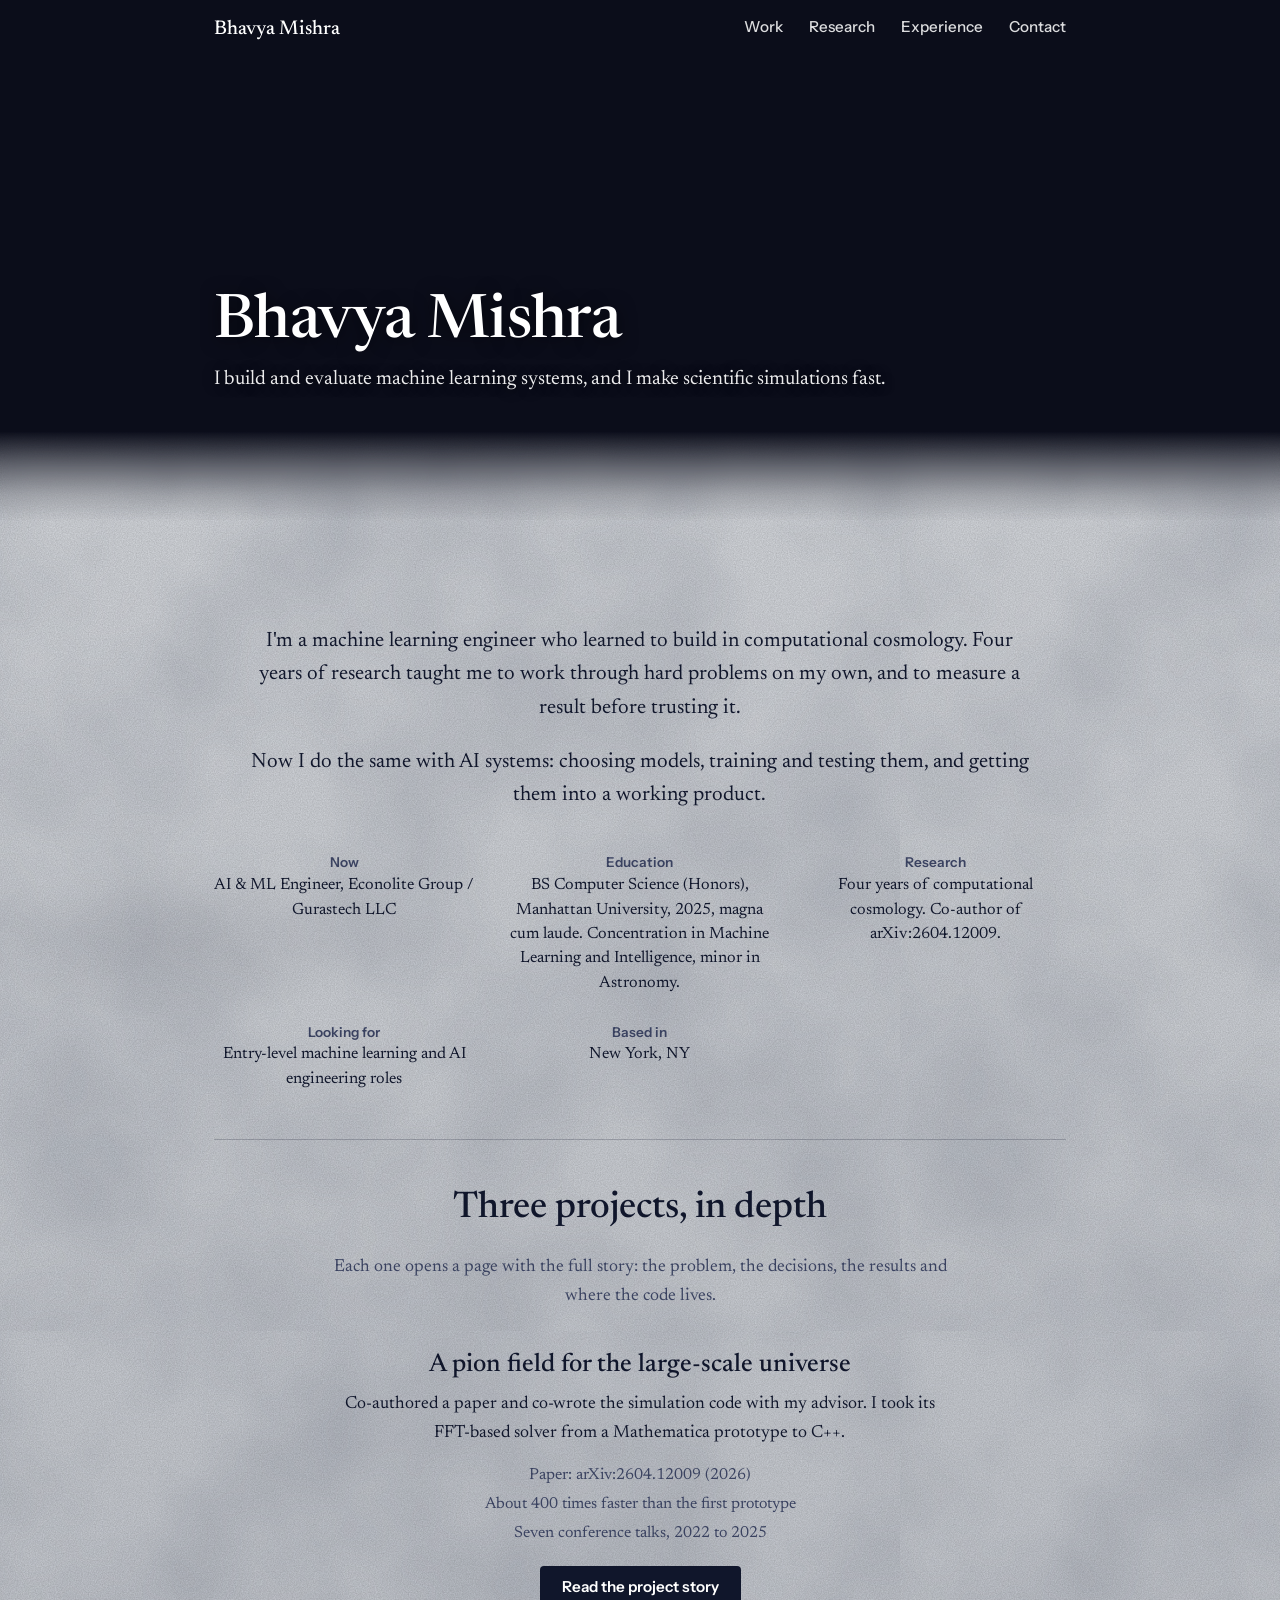
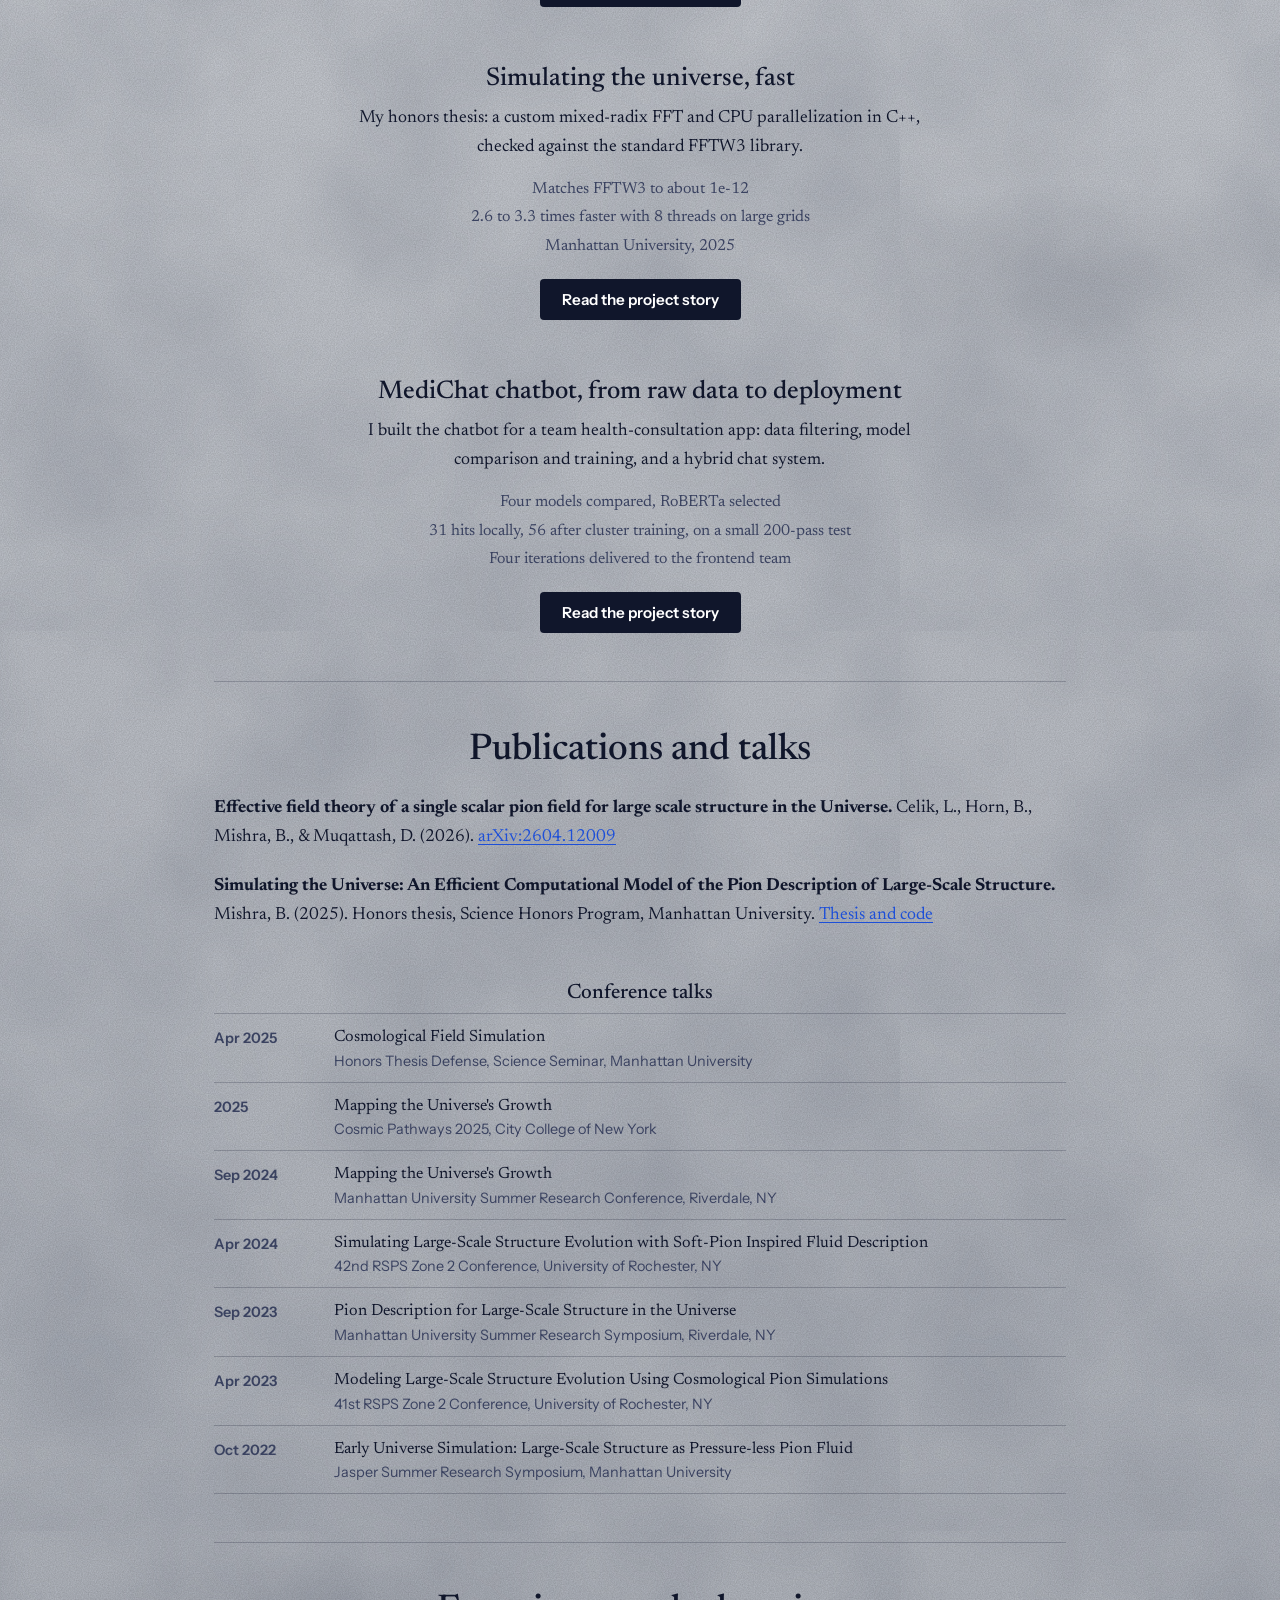
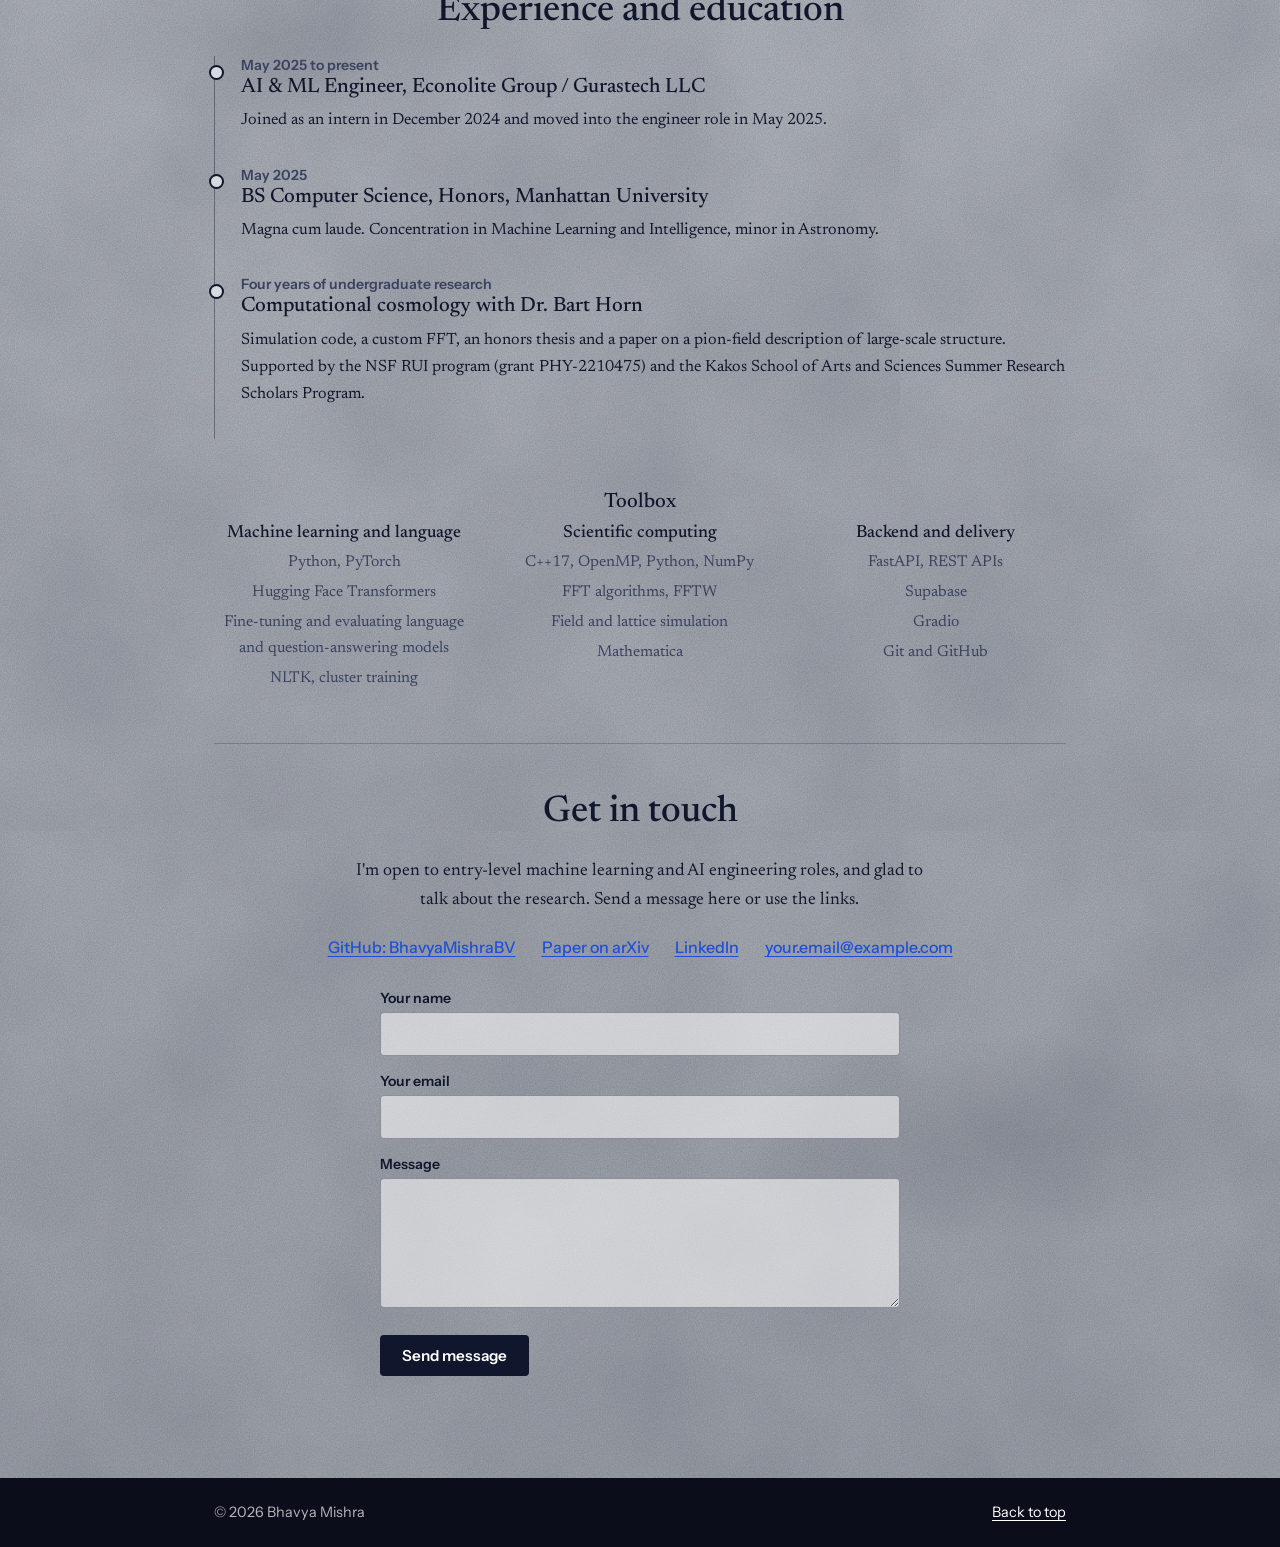
==== index.html @ 7ae61a60 "Update index.html" ====
<!DOCTYPE html>
<html lang="en">
<head>
  <meta charset="UTF-8">
  <meta name="viewport" content="width=device-width, initial-scale=1">
  <title>Bhavya Mishra | Machine learning engineer and computational researcher</title>
  <meta name="description" content="Portfolio of Bhavya Mishra: machine learning systems, scientific simulation and published research in computational cosmology.">
  <meta name="theme-color" content="#0b0d1a">
  <link rel="preconnect" href="https://fonts.googleapis.com">
  <link rel="preconnect" href="https://fonts.gstatic.com" crossorigin>
  <link rel="stylesheet" href="https://fonts.googleapis.com/css2?family=Instrument+Sans:wght@400;500;600&family=Newsreader:ital,opsz,wght@0,6..72,300..600;1,6..72,300..500&display=swap">
  <link rel="stylesheet" href="assets/css/landing.css">
</head>
<body>
  <a class="skip" href="#main">Skip to content</a>

  <header class="nav">
    <div class="nav-inner">
      <a class="wordmark" href="#top">Bhavya Mishra</a>
      <button class="nav-toggle" aria-expanded="false" aria-controls="nav-links">Menu</button>
      <ul class="nav-links" id="nav-links">
        <li><a href="#work">Work</a></li>
        <li><a href="#research">Research</a></li>
        <li><a href="#experience">Experience</a></li>
        <li><a href="#contact">Contact</a></li>
      </ul>
    </div>
  </header>

  <!-- Hero: video at media/logovid.mp4 -->
  <section class="hero" id="top">
    <div class="media">
      <video autoplay muted loop playsinline preload="metadata" aria-hidden="true">
        <source src="https://github.com/BhavyaMishraBV/BhavyaMishraSite/tree/main/media/logovid.mp4" type="video/mp4">
      </video>
    </div>
    <div class="hero-shade"></div>
    <div class="hero-copy">
      <h1>Bhavya Mishra</h1>
      <p>I build and evaluate machine learning systems, and I make scientific simulations fast.</p>
    </div>
  </section>
  <div class="hero-transition" aria-hidden="true"></div>

  <div class="surface">
    <main class="content" id="main">

      <!-- Intro -->
      <section class="section">
        <div class="statement">
          <p>I'm a machine learning engineer who learned to build in computational cosmology. Four years of research taught me to work through hard problems on my own, and to measure a result before trusting it.</p>
          <p>Now I do the same with AI systems: choosing models, training and testing them, and getting them into a working product.</p>
        </div>
        <dl class="facts">
          <div><dt>Now</dt><dd>AI &amp; ML Engineer, Econolite Group / Gurastech LLC</dd></div>
          <div><dt>Education</dt><dd>BS Computer Science (Honors), Manhattan University, 2025, magna cum laude. Concentration in Machine Learning and Intelligence, minor in Astronomy.</dd></div>
          <div><dt>Research</dt><dd>Four years of computational cosmology. Co-author of arXiv:2604.12009.</dd></div>
          <div><dt>Looking for</dt><dd>Entry-level machine learning and AI engineering roles</dd></div>
          <div><dt>Based in</dt><dd>New York, NY</dd></div>
        </dl>
      </section>

      <!-- Featured work -->
      <section class="section" id="work">
        <h2>Three projects, in depth</h2>
        <p class="section-note">Each one opens a page with the full story: the problem, the decisions, the results and where the code lives.</p>

        <article class="project">
          <h3>A pion field for the large-scale universe</h3>
          <p>Co-authored a paper and co-wrote the simulation code with my advisor. I took its FFT-based solver from a Mathematica prototype to C++.</p>
          <ul>
            <li>Paper: arXiv:2604.12009 (2026)</li>
            <li>About 400 times faster than the first prototype</li>
            <li>Seven conference talks, 2022 to 2025</li>
          </ul>
          <a class="btn" href="projects/pion-research.html">Read the project story</a>
        </article>

        <article class="project">
          <h3>Simulating the universe, fast</h3>
          <p>My honors thesis: a custom mixed-radix FFT and CPU parallelization in C++, checked against the standard FFTW3 library.</p>
          <ul>
            <li>Matches FFTW3 to about 1e-12</li>
            <li>2.6 to 3.3 times faster with 8 threads on large grids</li>
            <li>Manhattan University, 2025</li>
          </ul>
          <a class="btn" href="projects/honors-thesis.html">Read the project story</a>
        </article>

        <article class="project">
          <h3>MediChat chatbot, from raw data to deployment</h3>
          <p>I built the chatbot for a team health-consultation app: data filtering, model comparison and training, and a hybrid chat system.</p>
          <ul>
            <li>Four models compared, RoBERTa selected</li>
            <li>31 hits locally, 56 after cluster training, on a small 200-pass test</li>
            <li>Four iterations delivered to the frontend team</li>
          </ul>
          <a class="btn" href="projects/medichat-chatbot.html">Read the project story</a>
        </article>
      </section>

      <!-- Research output -->
      <section class="section" id="research">
        <h2>Publications and talks</h2>
        <ul class="refs">
          <li><strong>Effective field theory of a single scalar pion field for large scale structure in the Universe.</strong> Celik, L., Horn, B., Mishra, B., &amp; Muqattash, D. (2026). <a href="https://arxiv.org/abs/2604.12009">arXiv:2604.12009</a></li>
          <li><strong>Simulating the Universe: An Efficient Computational Model of the Pion Description of Large-Scale Structure.</strong> Mishra, B. (2025). Honors thesis, Science Honors Program, Manhattan University. <a href="https://github.com/BhavyaMishraBV/Honors_Thesis_2025">Thesis and code</a></li>
        </ul>

        <h3 class="sub">Conference talks</h3>
        <ul class="talks">
          <li class="talk"><time datetime="2025-04">Apr 2025</time><div>Cosmological Field Simulation<span>Honors Thesis Defense, Science Seminar, Manhattan University</span></div></li>
          <li class="talk"><time datetime="2025">2025</time><div>Mapping the Universe's Growth<span>Cosmic Pathways 2025, City College of New York</span></div></li>
          <li class="talk"><time datetime="2024-09">Sep 2024</time><div>Mapping the Universe's Growth<span>Manhattan University Summer Research Conference, Riverdale, NY</span></div></li>
          <li class="talk"><time datetime="2024-04">Apr 2024</time><div>Simulating Large-Scale Structure Evolution with Soft-Pion Inspired Fluid Description<span>42nd RSPS Zone 2 Conference, University of Rochester, NY</span></div></li>
          <li class="talk"><time datetime="2023-09">Sep 2023</time><div>Pion Description for Large-Scale Structure in the Universe<span>Manhattan University Summer Research Symposium, Riverdale, NY</span></div></li>
          <li class="talk"><time datetime="2023-04">Apr 2023</time><div>Modeling Large-Scale Structure Evolution Using Cosmological Pion Simulations<span>41st RSPS Zone 2 Conference, University of Rochester, NY</span></div></li>
          <li class="talk"><time datetime="2022-10">Oct 2022</time><div>Early Universe Simulation: Large-Scale Structure as Pressure-less Pion Fluid<span>Jasper Summer Research Symposium, Manhattan University</span></div></li>
        </ul>
      </section>

      <!-- Experience -->
      <section class="section" id="experience">
        <h2>Experience and education</h2>
        <ol class="timeline">
          <li>
            <div class="when">May 2025 to present</div>
            <h3>AI &amp; ML Engineer, Econolite Group / Gurastech LLC</h3>
            <!-- TODO: add one or two lines about work you can describe publicly -->
            <p>Joined as an intern in December 2024 and moved into the engineer role in May 2025.</p>
          </li>
          <li>
            <div class="when">May 2025</div>
            <h3>BS Computer Science, Honors, Manhattan University</h3>
            <p>Magna cum laude. Concentration in Machine Learning and Intelligence, minor in Astronomy.</p>
          </li>
          <li>
            <div class="when">Four years of undergraduate research</div>
            <h3>Computational cosmology with Dr. Bart Horn</h3>
            <p>Simulation code, a custom FFT, an honors thesis and a paper on a pion-field description of large-scale structure. Supported by the NSF RUI program (grant PHY-2210475) and the Kakos School of Arts and Sciences Summer Research Scholars Program.</p>
          </li>
        </ol>

        <h3 class="sub">Toolbox</h3>
        <div class="toolbox">
          <div><h3>Machine learning and language</h3><ul><li>Python, PyTorch</li><li>Hugging Face Transformers</li><li>Fine-tuning and evaluating language and question-answering models</li><li>NLTK, cluster training</li></ul></div>
          <div><h3>Scientific computing</h3><ul><li>C++17, OpenMP, Python, NumPy</li><li>FFT algorithms, FFTW</li><li>Field and lattice simulation</li><li>Mathematica</li></ul></div>
          <div><h3>Backend and delivery</h3><ul><li>FastAPI, REST APIs</li><li>Supabase</li><li>Gradio</li><li>Git and GitHub</li></ul></div>
        </div>
      </section>

      <!-- Contact -->
      <section class="section contact" id="contact">
        <h2>Get in touch</h2>
        <p>I'm open to entry-level machine learning and AI engineering roles, and glad to talk about the research. Send a message here or use the links.</p>
        <ul class="links">
          <li><a href="https://github.com/BhavyaMishraBV">GitHub: BhavyaMishraBV</a></li>
          <li><a href="https://arxiv.org/abs/2604.12009">Paper on arXiv</a></li>
          <!-- TODO: replace with your LinkedIn URL -->
          <li><a href="https://www.linkedin.com/in/your-profile">LinkedIn</a></li>
          <!-- TODO: replace with your email -->
          <li><a href="mailto:your.email@example.com">your.email@example.com</a></li>
        </ul>
        <form class="form" id="contact-form" novalidate>
          <div class="field"><label for="name">Your name</label><input id="name" name="name" type="text" autocomplete="name" required></div>
          <div class="field"><label for="email">Your email</label><input id="email" name="email" type="email" autocomplete="email" required></div>
          <div class="field"><label for="message">Message</label><textarea id="message" name="message" required></textarea></div>
          <div class="hp" aria-hidden="true"><label for="company">Leave this field empty</label><input id="company" name="company" type="text" tabindex="-1" autocomplete="off"></div>
          <div><button class="btn" type="submit">Send message</button></div>
          <p class="status" role="status" aria-live="polite"></p>
        </form>
      </section>
    </main>
  </div>

  <footer class="footer">
    <div class="wrap">
      <span>&copy; <span id="year">2026</span> Bhavya Mishra</span>
      <span><a href="#top">Back to top</a></span>
    </div>
  </footer>

  <script src="assets/js/site.js"></script>
</body>
</html>
---- assets/css/landing.css ----
/* Landing page: dark hero with the orb video, glass transition, moon-surface body. */
:root {
  --night: #0b0d1a;
  --ink: #10162b;
  --ink-soft: #3a4260;
  --silver-hi: #d6d9de;
  --silver-lo: #a3a8b1;
  --accent: #1d4fd8;
  --accent-dark: #12369b;
  --line: rgba(16, 22, 43, 0.22);
  --serif: "Newsreader", Georgia, "Times New Roman", serif;
  --sans: "Instrument Sans", system-ui, -apple-system, "Segoe UI", sans-serif;
}
* { box-sizing: border-box; }
html { scroll-behavior: smooth; }
body { margin: 0; background: var(--night); color: var(--ink); font: 400 1.1rem/1.65 var(--serif); -webkit-font-smoothing: antialiased; }
a { color: var(--accent); text-underline-offset: 3px; }
a:hover { color: var(--accent-dark); }
a:focus-visible, button:focus-visible, input:focus-visible, textarea:focus-visible { outline: 2px solid var(--accent); outline-offset: 3px; }
.skip { position: absolute; left: -999px; top: 8px; background: #fff; color: var(--ink); padding: 8px 14px; z-index: 100; }
.skip:focus { left: 8px; }

/* ---------- Nav ---------- */
.nav { position: fixed; inset: 0 0 auto 0; z-index: 50; transition: background 0.3s, backdrop-filter 0.3s; }
.nav.is-solid { background: rgba(11, 13, 26, 0.86); -webkit-backdrop-filter: blur(10px); backdrop-filter: blur(10px); }
.nav-inner { max-width: 900px; margin: 0 auto; padding: 14px 1.5rem; display: flex; align-items: center; justify-content: space-between; }
.wordmark { font: 500 1.25rem var(--serif); color: #fff; text-decoration: none; }
.nav-links { list-style: none; display: flex; gap: 26px; margin: 0; padding: 0; }
.nav-links a { font: 500 0.95rem var(--sans); color: rgba(255, 255, 255, 0.86); text-decoration: none; }
.nav-links a:hover { color: #fff; text-decoration: underline; }
.nav-toggle { display: none; font: 500 0.9rem var(--sans); color: #fff; background: transparent; border: 1px solid rgba(255, 255, 255, 0.5); border-radius: 4px; padding: 6px 12px; cursor: pointer; }

/* ---------- Hero (video, text left and low) ---------- */
.hero {
  position: relative;
  background-color: var(--night);
  height: clamp(340px, 48vh, 440px);
  display: flex;
  align-items: flex-end;
  overflow: hidden;
}
.hero .media, .hero video { position: absolute; inset: 0; width: 100%; height: 100%; }
.hero video { object-fit: cover; object-position: center; }
.hero-shade { position: absolute; inset: 0; background: linear-gradient(to top, rgba(11, 13, 26, 0.88) 0%, rgba(11, 13, 26, 0.45) 38%, rgba(11, 13, 26, 0) 70%); }
.hero-copy { position: relative; width: 100%; max-width: 900px; margin: 0 auto; padding: 0 1.5rem 2.4rem; color: #fff; text-align: left; }
.hero-copy h1 { margin: 0; font: 500 clamp(2.4rem, 6vw, 3.8rem)/1.05 var(--serif); letter-spacing: -0.01em; text-shadow: 0 2px 18px rgba(0, 0, 0, 0.6); }
.hero-copy p { margin: 0.5em 0 0; max-width: 34em; font: 400 clamp(1.05rem, 2.2vw, 1.25rem)/1.45 var(--serif); color: rgba(255, 255, 255, 0.92); text-shadow: 0 1px 12px rgba(0, 0, 0, 0.7); }

/* ---------- Glass transition: dark horizon melting into the surface ---------- */
.hero-transition { position: relative; height: 90px; margin-top: -1px; pointer-events: none; z-index: 2; }
.hero-transition::before {
  content: ""; position: absolute; inset: 0;
  background: linear-gradient(to bottom, rgba(11, 13, 26, 1) 0%, rgba(11, 13, 26, 0.55) 35%, rgba(11, 13, 26, 0.18) 70%, rgba(11, 13, 26, 0) 100%);
}
.hero-transition::after {
  content: ""; position: absolute; inset: 0;
  -webkit-backdrop-filter: blur(8px); backdrop-filter: blur(8px);
  -webkit-mask-image: linear-gradient(to bottom, transparent 0%, #000 40%, transparent 100%);
  mask-image: linear-gradient(to bottom, transparent 0%, #000 40%, transparent 100%);
}

/* ---------- Moon surface ---------- */
.surface {
  margin-top: -90px; padding-top: 90px; position: relative;
  background-color: var(--silver-lo);
  background-image:
    url("data:image/svg+xml;utf8,<svg xmlns='http://www.w3.org/2000/svg' width='320' height='320'><filter id='n'><feTurbulence type='fractalNoise' baseFrequency='0.85' numOctaves='3' stitchTiles='stitch'/><feColorMatrix values='0 0 0 0 0  0 0 0 0 0  0 0 0 0 0  0 0 0 0.55 0'/></filter><rect width='100%' height='100%' filter='url(%23n)' opacity='0.32'/></svg>"),
    url("data:image/svg+xml;utf8,<svg xmlns='http://www.w3.org/2000/svg' width='900' height='900'><filter id='m'><feTurbulence type='fractalNoise' baseFrequency='0.006' numOctaves='4' seed='4' stitchTiles='stitch'/><feColorMatrix values='0 0 0 0 0.1  0 0 0 0 0.12  0 0 0 0 0.18  0 0 0 0.9 -0.25'/></filter><rect width='100%' height='100%' filter='url(%23m)' opacity='0.35'/></svg>"),
    radial-gradient(ellipse 300px 110px at 14% 12%, rgba(16, 22, 43, 0.10), transparent 72%),
    radial-gradient(ellipse 380px 130px at 86% 34%, rgba(16, 22, 43, 0.09), transparent 72%),
    radial-gradient(ellipse 340px 120px at 20% 66%, rgba(16, 22, 43, 0.09), transparent 72%),
    radial-gradient(ellipse 420px 140px at 80% 92%, rgba(16, 22, 43, 0.10), transparent 72%),
    linear-gradient(to bottom, var(--silver-hi) 0%, #b9bdc5 55%, var(--silver-lo) 100%);
}
.content { max-width: 900px; margin: 0 auto; padding: 3.5rem 1.5rem 1rem; }
.section { padding: 3rem 0; }
.section + .section { border-top: 1px solid var(--line); }
h2 { margin: 0 0 0.6em; font: 500 clamp(1.8rem, 4vw, 2.3rem)/1.15 var(--serif); text-align: center; color: var(--ink); }
h3 { margin: 0 0 0.3em; font: 500 1.3rem/1.3 var(--serif); color: var(--ink); }
.sub { margin-top: 2.4em; text-align: center; }
.section-note { max-width: 36em; margin: 0 auto 2.2em; text-align: center; color: var(--ink-soft); }

/* Intro */
.statement { max-width: 38em; margin: 0 auto; text-align: center; font-size: 1.3rem; line-height: 1.6; }
.statement p { margin: 0 0 1em; }
.facts { margin: 2.4em 0 0; display: grid; grid-template-columns: repeat(auto-fit, minmax(240px, 1fr)); gap: 1.6em 2em; text-align: center; }
.facts dt { font: 600 0.85rem var(--sans); color: var(--ink-soft); margin-bottom: 0.2em; }
.facts dd { margin: 0; font-size: 1.02rem; line-height: 1.5; }

/* Projects: centered */
.project { margin-bottom: 3.5rem; text-align: center; }
.project:last-child { margin-bottom: 0; }
.project h3 { font-size: 1.6rem; }
.project p { max-width: 34em; margin: 0.4em auto 0.8em; }
.project ul { list-style: none; margin: 0 0 1.2em; padding: 0; color: var(--ink-soft); font-size: 1rem; }
.project li { margin: 0.15em 0; }
.btn { display: inline-block; font: 600 0.95rem var(--sans); background: var(--ink); color: #fff; padding: 11px 22px; border: 0; border-radius: 4px; text-decoration: none; cursor: pointer; }
.btn:hover { background: var(--accent); color: #fff; }

/* Publications, talks */
.refs { list-style: none; margin: 0; padding: 0; }
.refs li { margin: 0 0 1.1em; }
.talks { list-style: none; margin: 0; padding: 0; }
.talk { display: grid; grid-template-columns: 6.5rem 1fr; gap: 16px; padding: 12px 0; border-top: 1px solid var(--line); font-size: 1.02rem; line-height: 1.45; }
.talk:last-child { border-bottom: 1px solid var(--line); }
.talk time { font: 600 0.9rem var(--sans); color: var(--ink-soft); padding-top: 3px; }
.talk span { display: block; font: 400 0.9rem var(--sans); color: var(--ink-soft); margin-top: 2px; }

/* Experience */
.timeline { list-style: none; margin: 0; padding: 0 0 0 26px; border-left: 1px solid rgba(16, 22, 43, 0.4); }
.timeline li { position: relative; padding: 0 0 1.8em; }
.timeline li::before { content: ""; position: absolute; left: -32px; top: 0.5em; width: 11px; height: 11px; border-radius: 50%; background: var(--silver-hi); border: 2px solid var(--ink); }
.when { font: 600 0.88rem var(--sans); color: var(--ink-soft); }
.timeline p { margin: 0; font-size: 1.02rem; }
.toolbox { display: grid; grid-template-columns: repeat(auto-fit, minmax(230px, 1fr)); gap: 2em; text-align: center; }
.toolbox h3 { font-size: 1.1rem; }
.toolbox ul { list-style: none; margin: 0; padding: 0; font-size: 0.98rem; color: var(--ink-soft); }
.toolbox li { margin: 0.25em 0; }

/* Contact */
.contact { text-align: center; }
.contact p { max-width: 34em; margin: 0 auto; }
.links { list-style: none; margin: 1.4em 0 2em; padding: 0; display: flex; flex-wrap: wrap; justify-content: center; gap: 8px 26px; font: 500 1rem var(--sans); }
.form { max-width: 520px; margin: 0 auto; text-align: left; display: grid; gap: 16px; }
.field label { display: block; font: 600 0.88rem var(--sans); margin-bottom: 5px; color: var(--ink); }
.field input, .field textarea { width: 100%; font: 400 1rem var(--sans); color: var(--ink); background: rgba(255, 255, 255, 0.55); border: 1px solid rgba(16, 22, 43, 0.35); border-radius: 4px; padding: 11px 12px; }
.field textarea { min-height: 130px; resize: vertical; }
.form .btn { justify-self: start; }
.hp { position: absolute; left: -9999px; width: 1px; height: 1px; overflow: hidden; }
.status { min-height: 1.4em; margin: 0; font: 500 0.95rem var(--sans); color: #1b5e2b; }
.status.is-error { color: #a1261b; }

.footer { background: var(--night); color: rgba(255, 255, 255, 0.7); font: 400 0.9rem var(--sans); }
.footer .wrap { max-width: 900px; margin: 0 auto; padding: 1.6rem 1.5rem; display: flex; justify-content: space-between; gap: 16px; }
.footer a { color: #fff; }

@media (max-width: 700px) {
  .nav-toggle { display: inline-block; }
  .nav-links { display: none; position: absolute; top: 100%; left: 0; right: 0; flex-direction: column; gap: 0; background: rgba(11, 13, 26, 0.96); padding: 8px 1.5rem 16px; }
  .nav-links.is-open { display: flex; }
  .nav-links a { display: block; padding: 10px 0; }
  .talk { grid-template-columns: 1fr; gap: 2px; }
  .statement { font-size: 1.15rem; }
}
@media (prefers-reduced-motion: reduce) { html { scroll-behavior: auto; } }
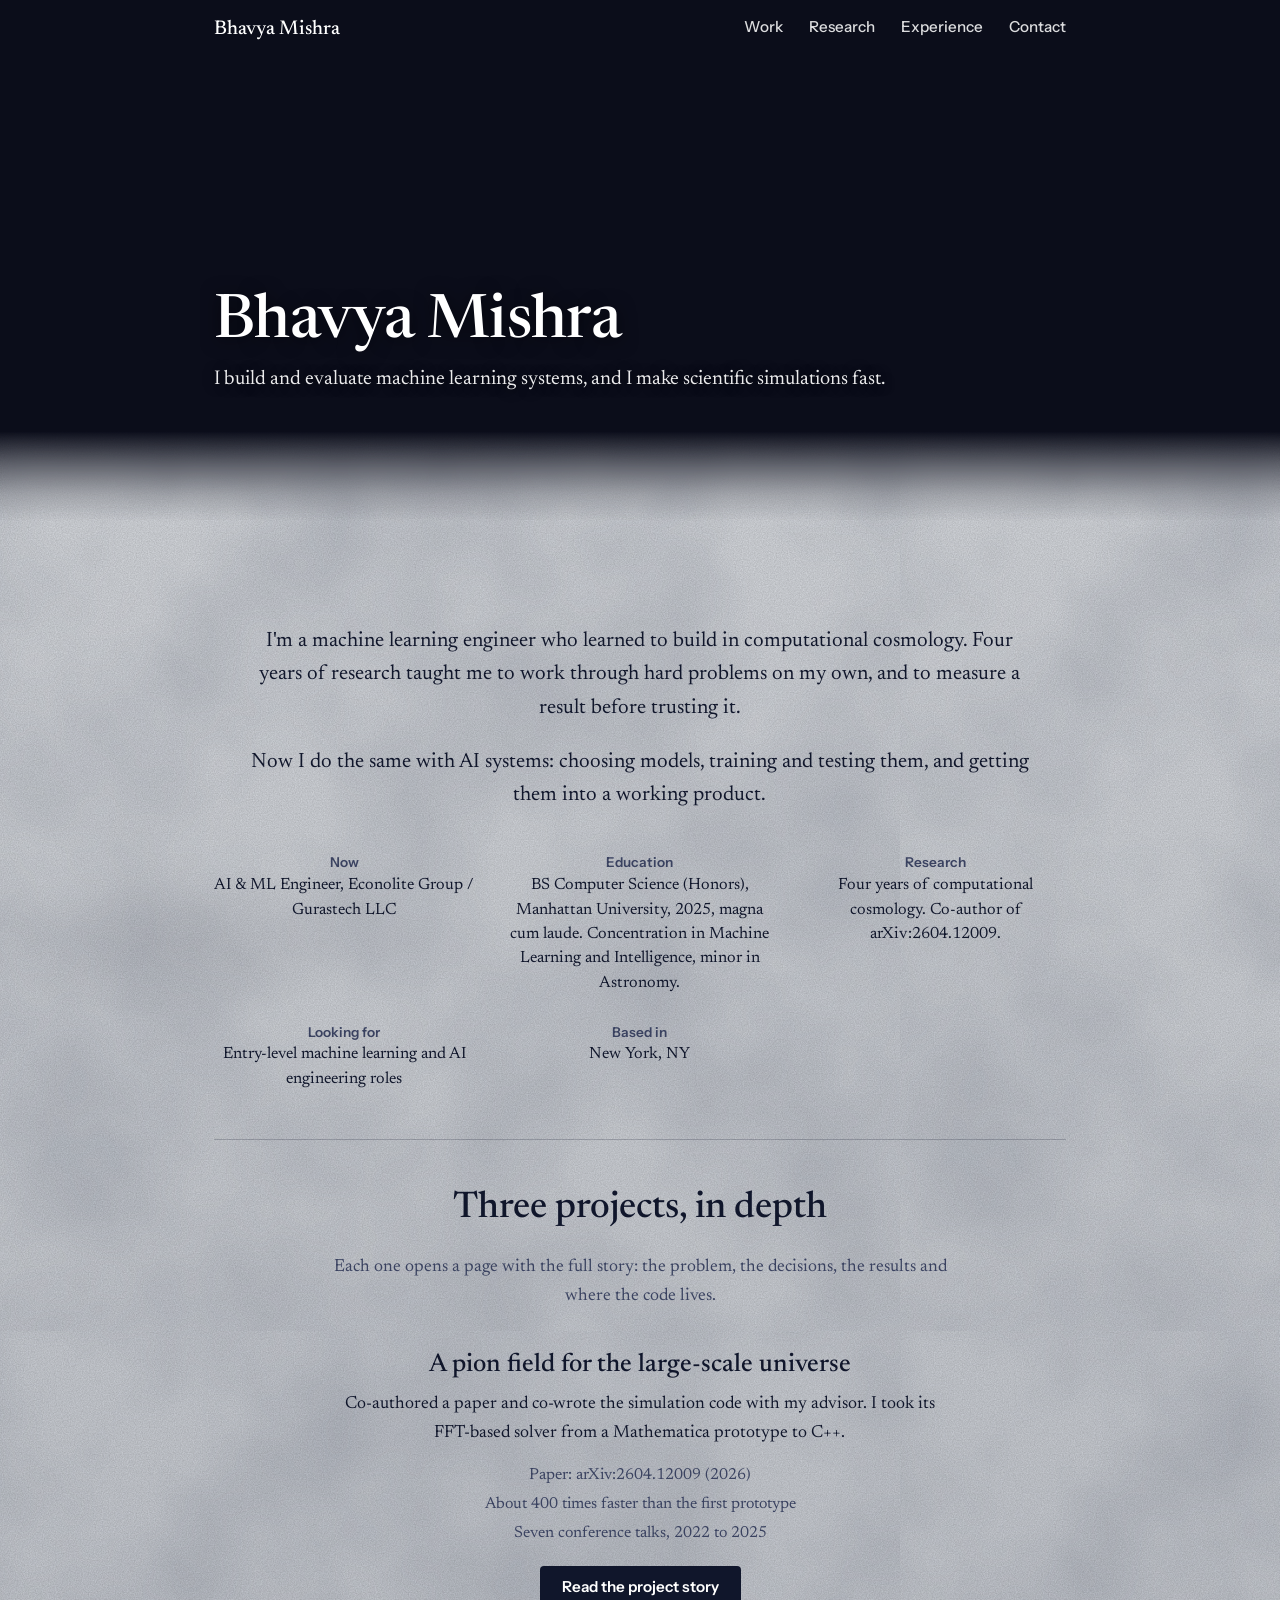
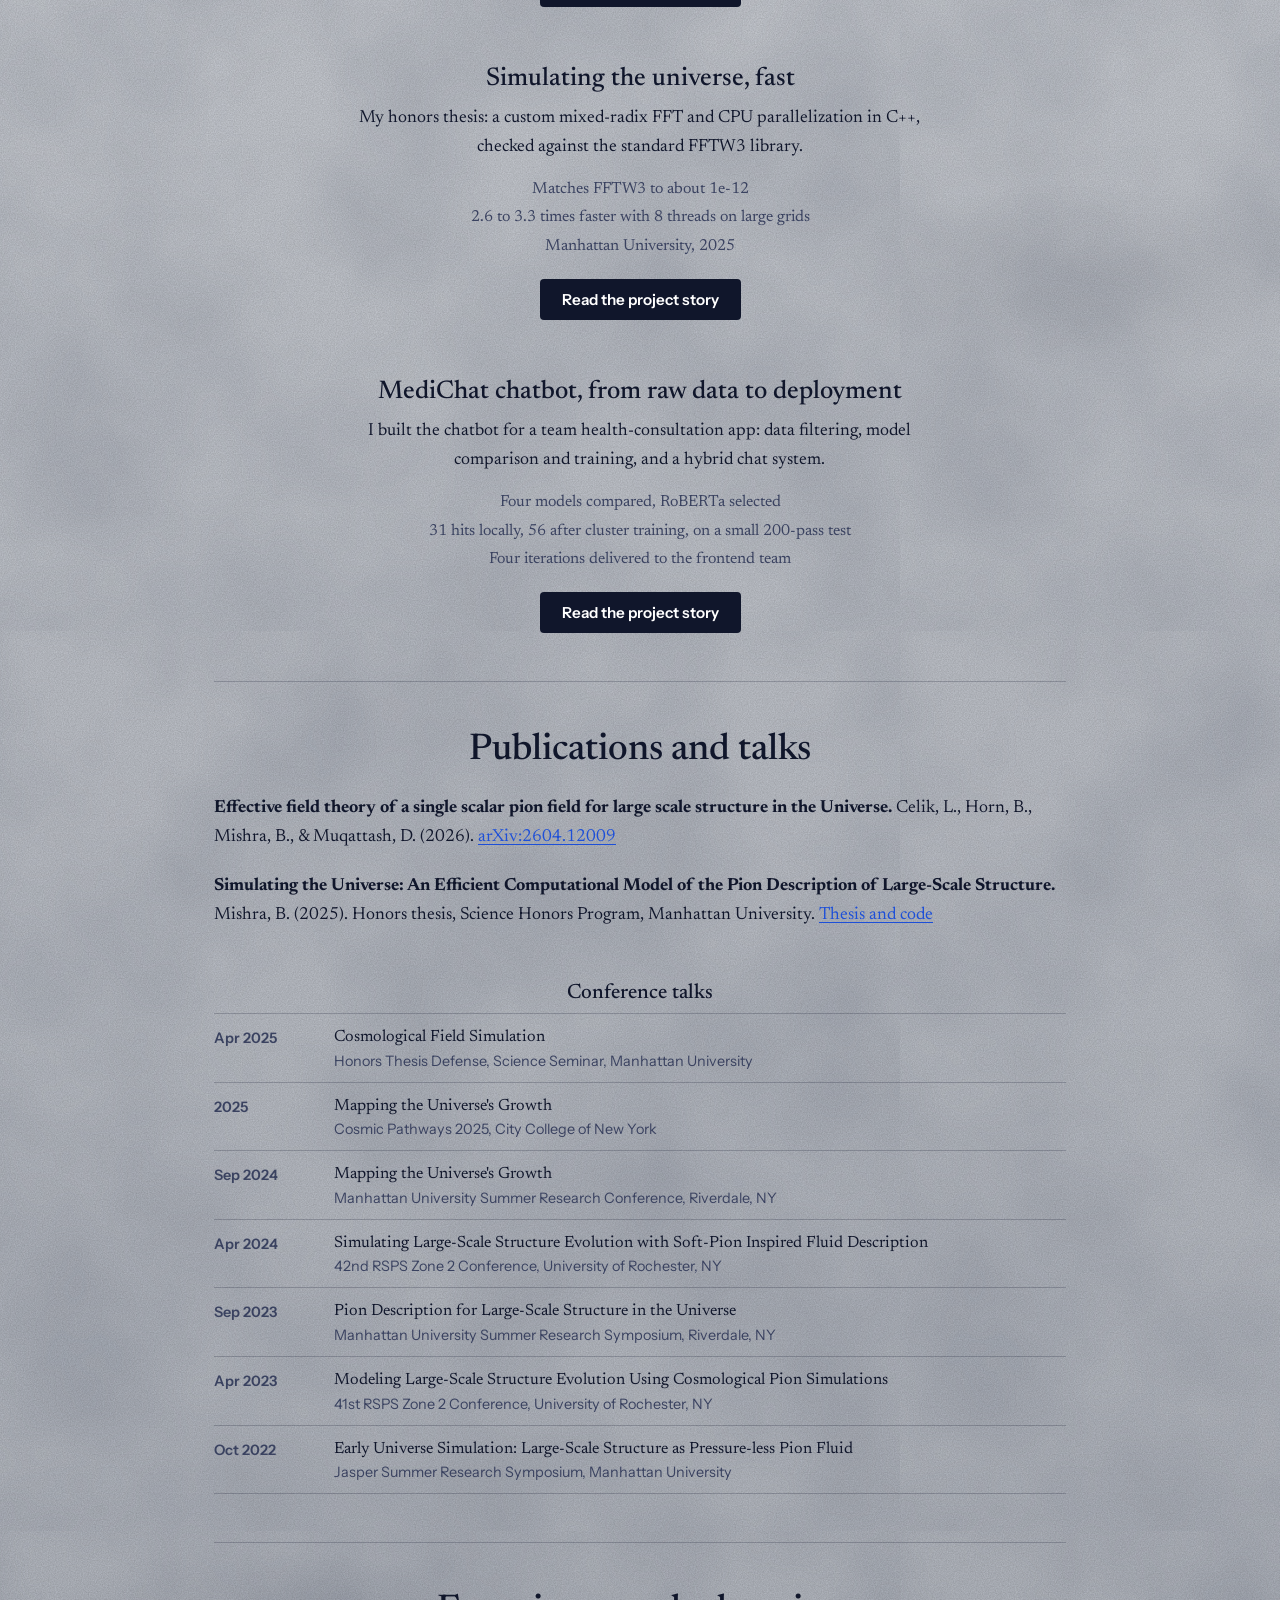
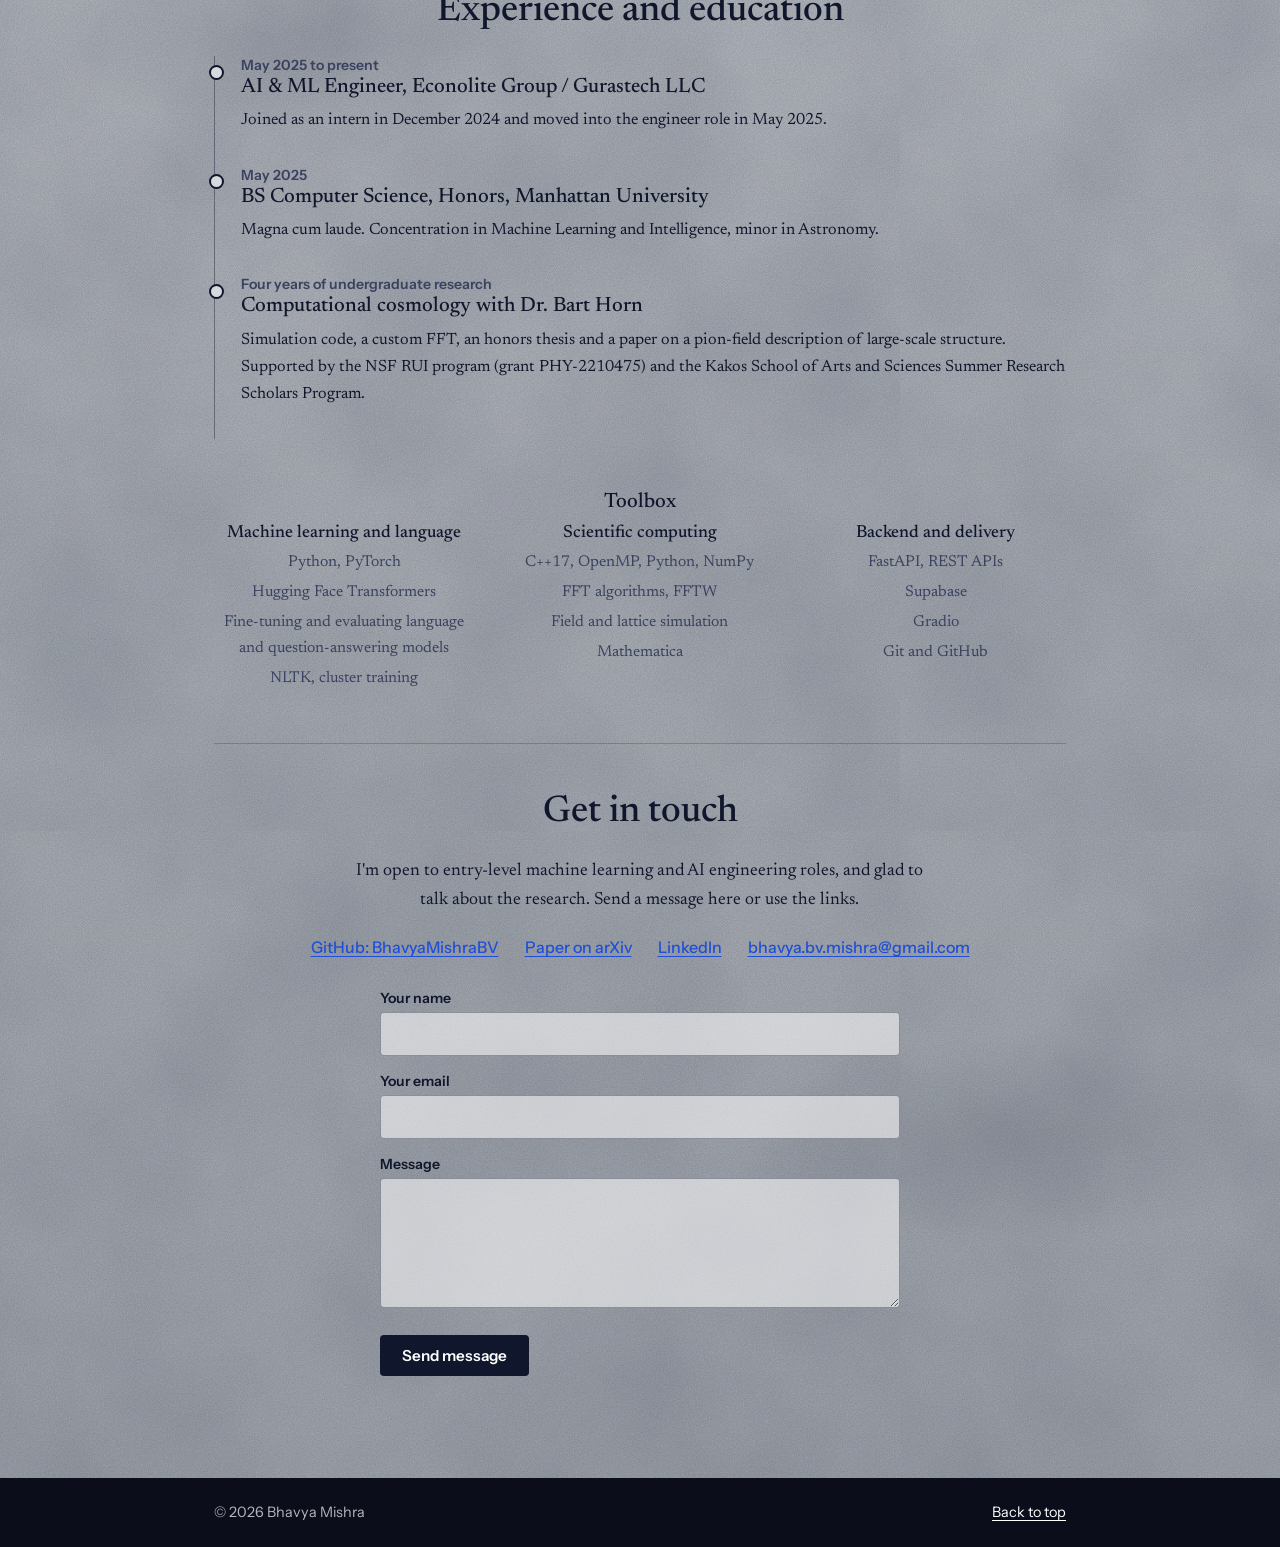
==== commit e28eff7a: "Update index.html" ====
--- a/index.html
+++ b/index.html
@@ -31,7 +31,7 @@
   <section class="hero" id="top">
     <div class="media">
       <video autoplay muted loop playsinline preload="metadata" aria-hidden="true">
-        <source src="https://github.com/BhavyaMishraBV/BhavyaMishraSite/tree/main/media/logovid.mp4" type="video/mp4">
+        <source src="media/logoVid.mp4" type="video/mp4">
       </video>
     </div>
     <div class="hero-shade"></div>
@@ -156,10 +156,10 @@
         <ul class="links">
           <li><a href="https://github.com/BhavyaMishraBV">GitHub: BhavyaMishraBV</a></li>
           <li><a href="https://arxiv.org/abs/2604.12009">Paper on arXiv</a></li>
-          <!-- TODO: replace with your LinkedIn URL -->
-          <li><a href="https://www.linkedin.com/in/your-profile">LinkedIn</a></li>
+           
+          <li><a href="https://www.linkedin.com/in/bhavya2004">LinkedIn</a></li>
           <!-- TODO: replace with your email -->
-          <li><a href="mailto:your.email@example.com">your.email@example.com</a></li>
+          <li><a href="mailto:bhavya.bv.mishra@gmail.com">bhavya.bv.mishra@gmail.com</a></li>
         </ul>
         <form class="form" id="contact-form" novalidate>
           <div class="field"><label for="name">Your name</label><input id="name" name="name" type="text" autocomplete="name" required></div>
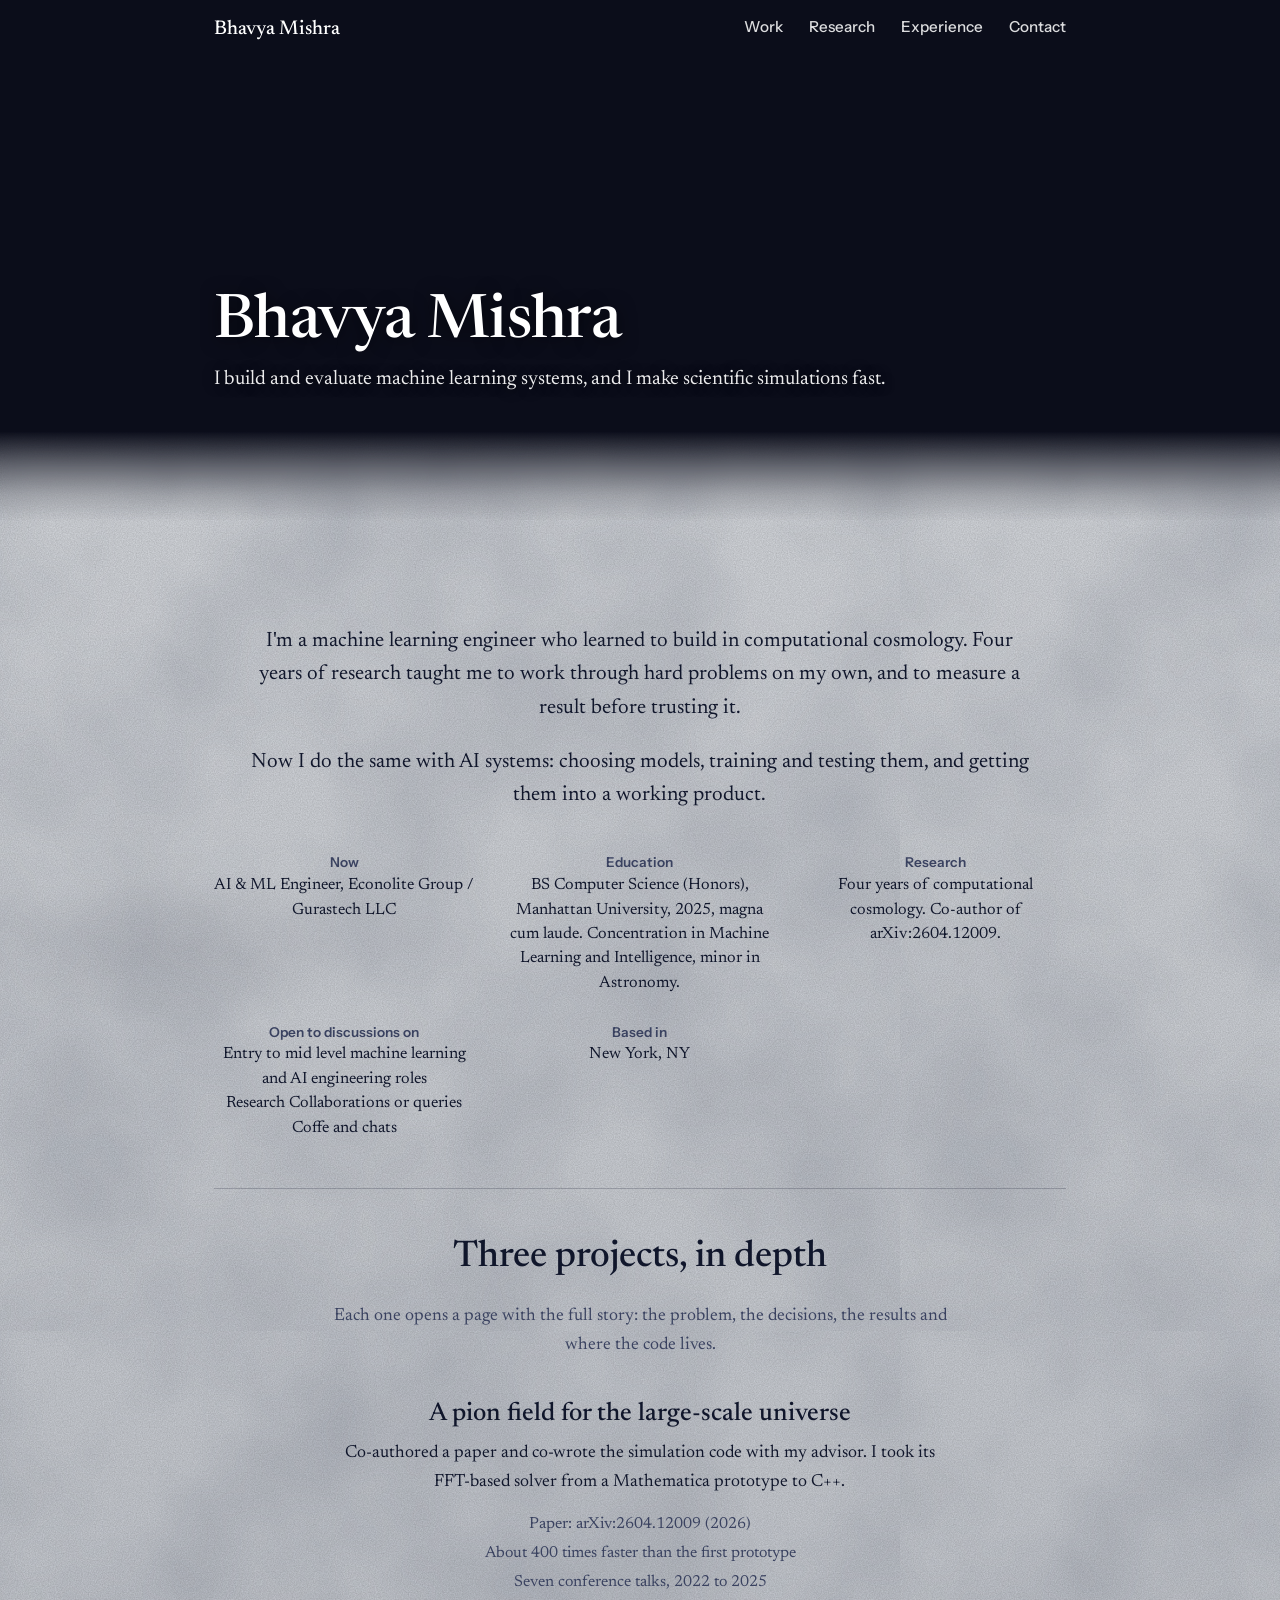
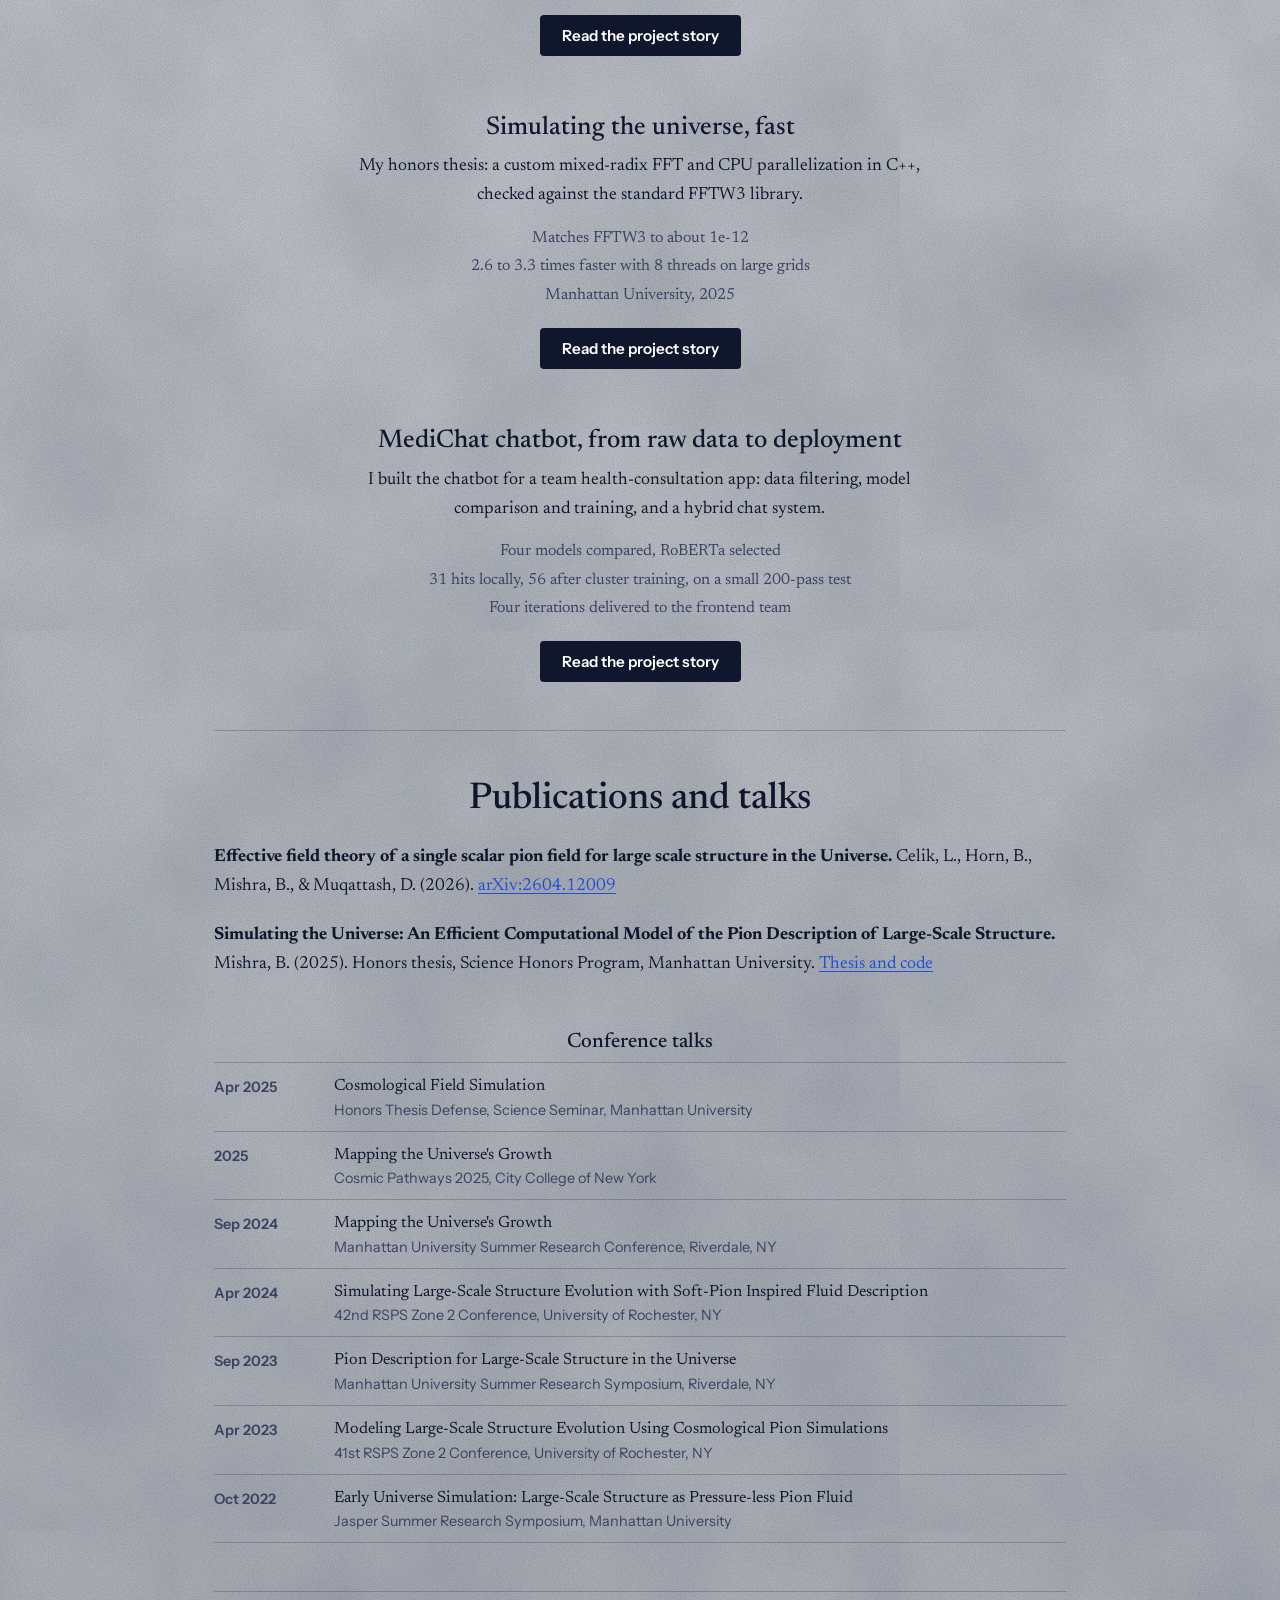
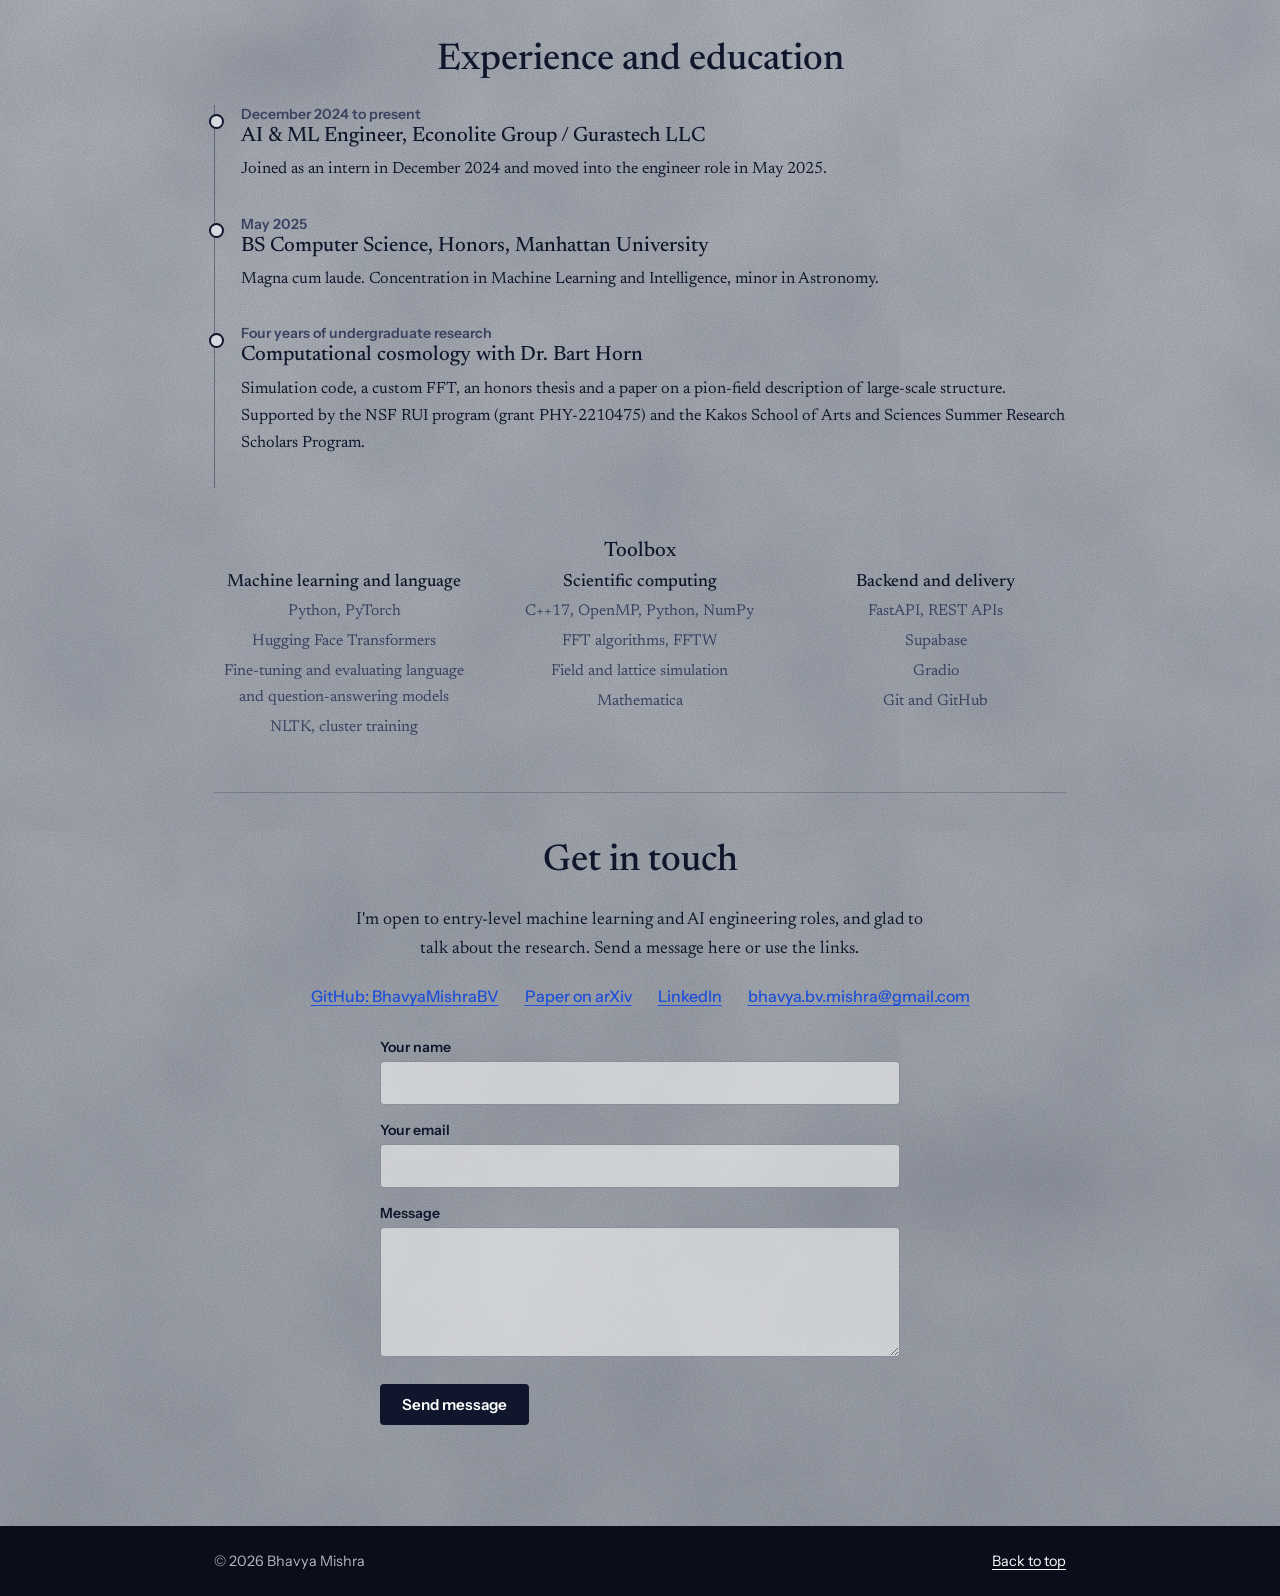
==== commit 8c9debd0: "Update index.html" ====
--- a/index.html
+++ b/index.html
@@ -55,7 +55,7 @@
           <div><dt>Now</dt><dd>AI &amp; ML Engineer, Econolite Group / Gurastech LLC</dd></div>
           <div><dt>Education</dt><dd>BS Computer Science (Honors), Manhattan University, 2025, magna cum laude. Concentration in Machine Learning and Intelligence, minor in Astronomy.</dd></div>
           <div><dt>Research</dt><dd>Four years of computational cosmology. Co-author of arXiv:2604.12009.</dd></div>
-          <div><dt>Looking for</dt><dd>Entry-level machine learning and AI engineering roles</dd></div>
+          <div><dt>Open to discussions on</dt><dd>Entry to mid level machine learning and AI engineering roles</dd><dd>Research Collaborations or queries</dd><dd>Coffe and chats</dd></div>
           <div><dt>Based in</dt><dd>New York, NY</dd></div>
         </dl>
       </section>
@@ -124,7 +124,7 @@
         <h2>Experience and education</h2>
         <ol class="timeline">
           <li>
-            <div class="when">May 2025 to present</div>
+            <div class="when">December 2024 to present</div>
             <h3>AI &amp; ML Engineer, Econolite Group / Gurastech LLC</h3>
             <!-- TODO: add one or two lines about work you can describe publicly -->
             <p>Joined as an intern in December 2024 and moved into the engineer role in May 2025.</p>
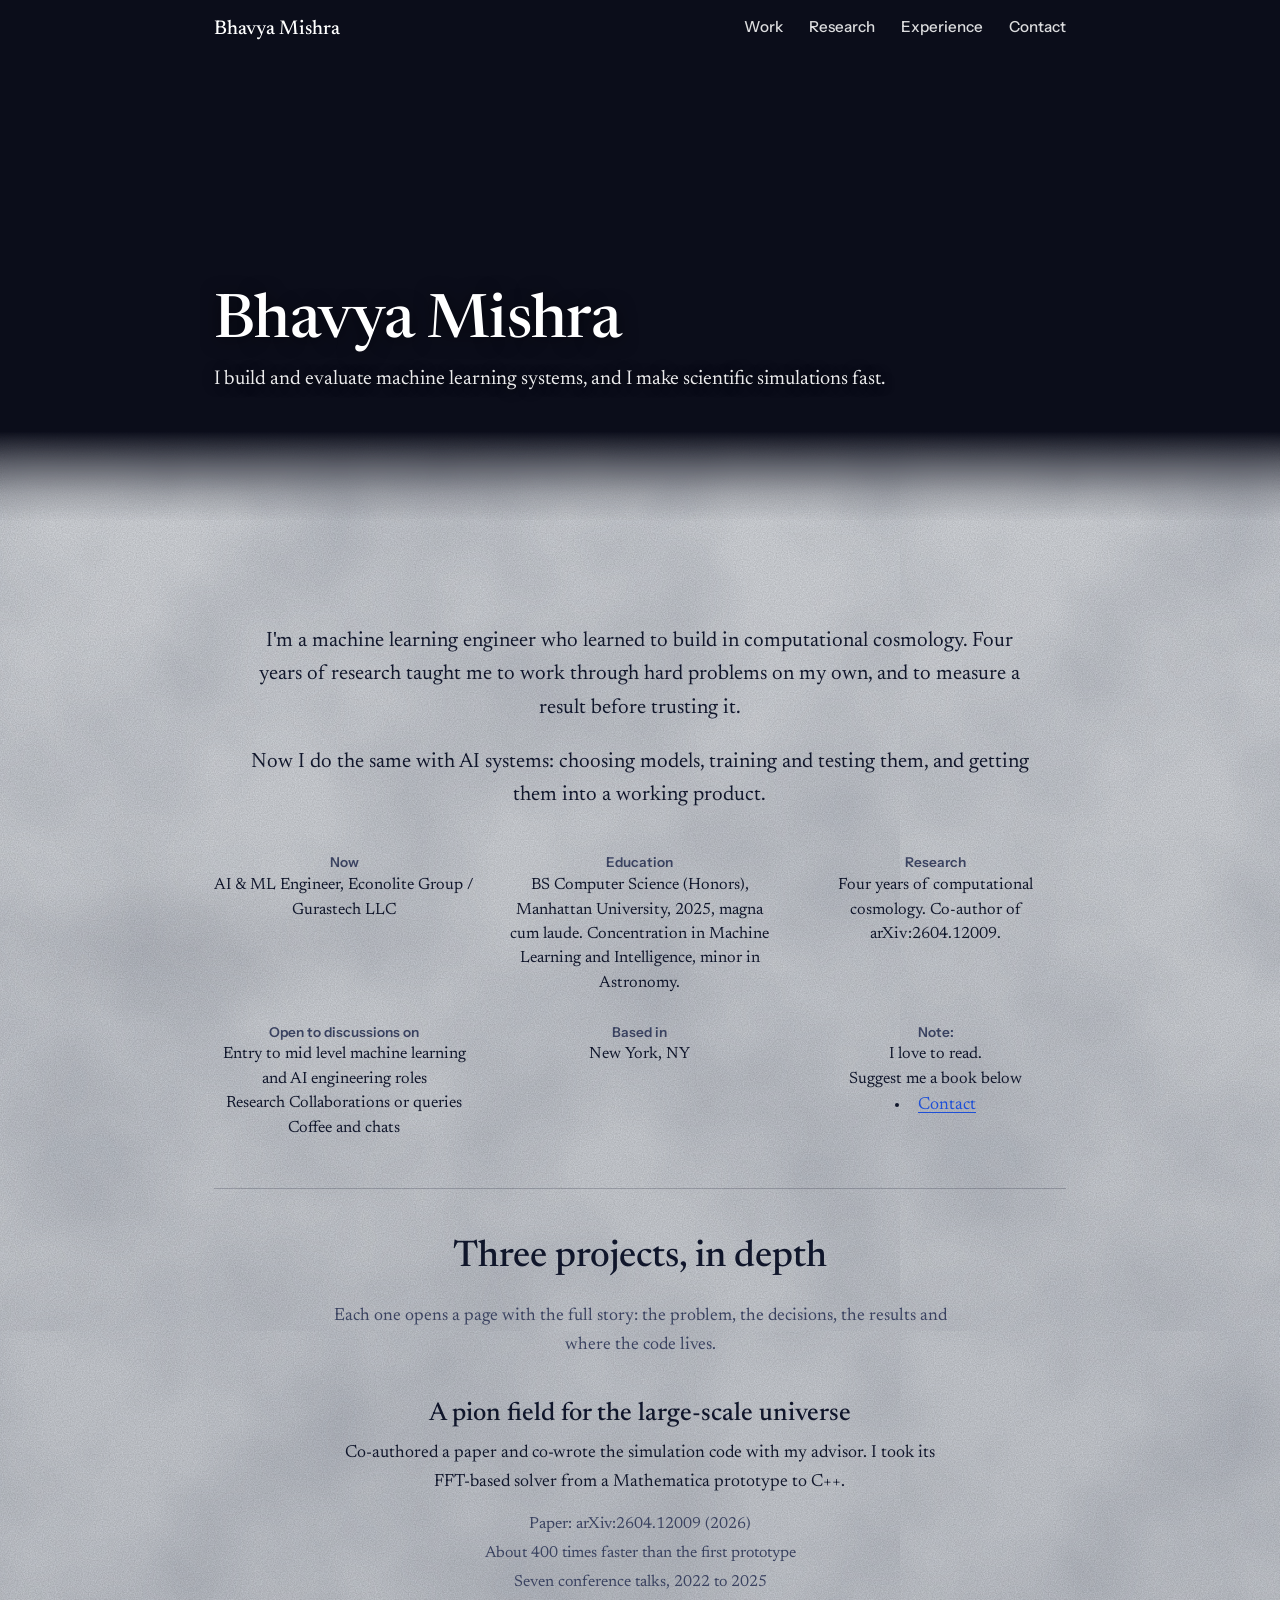
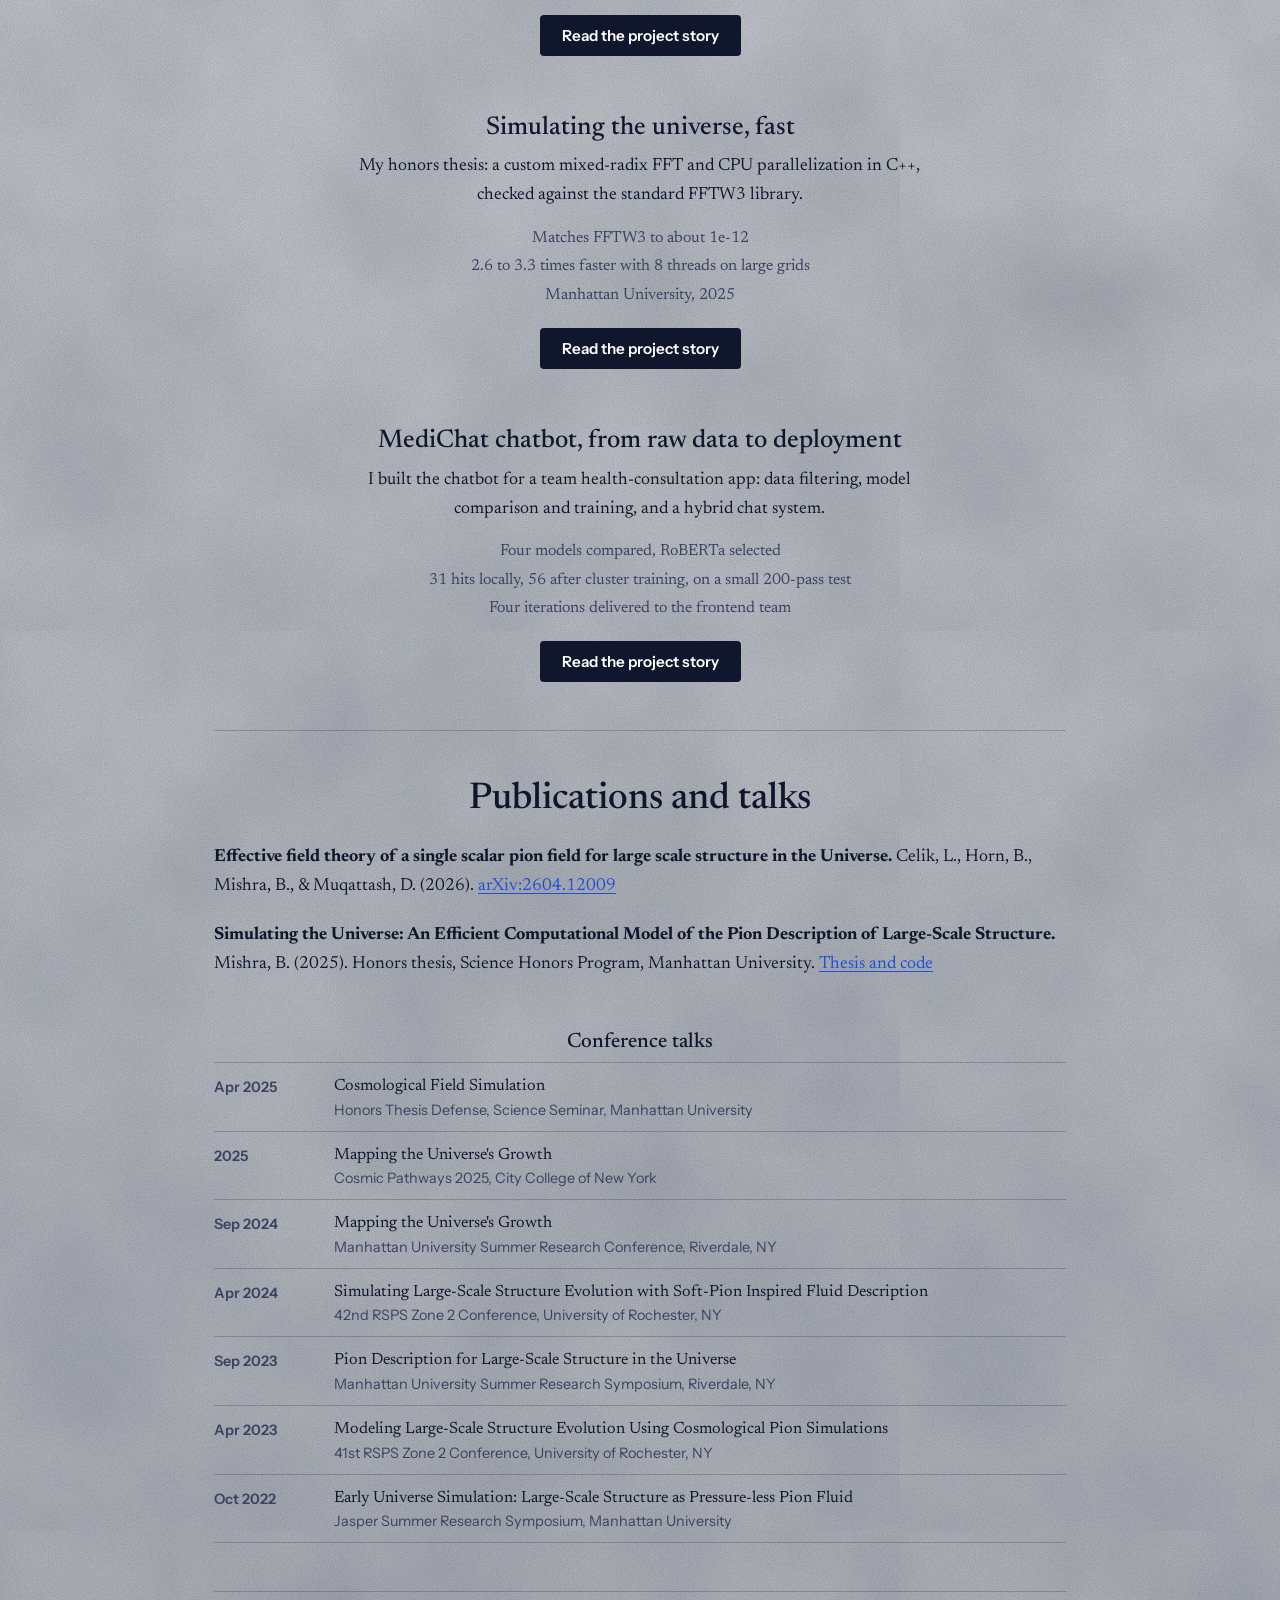
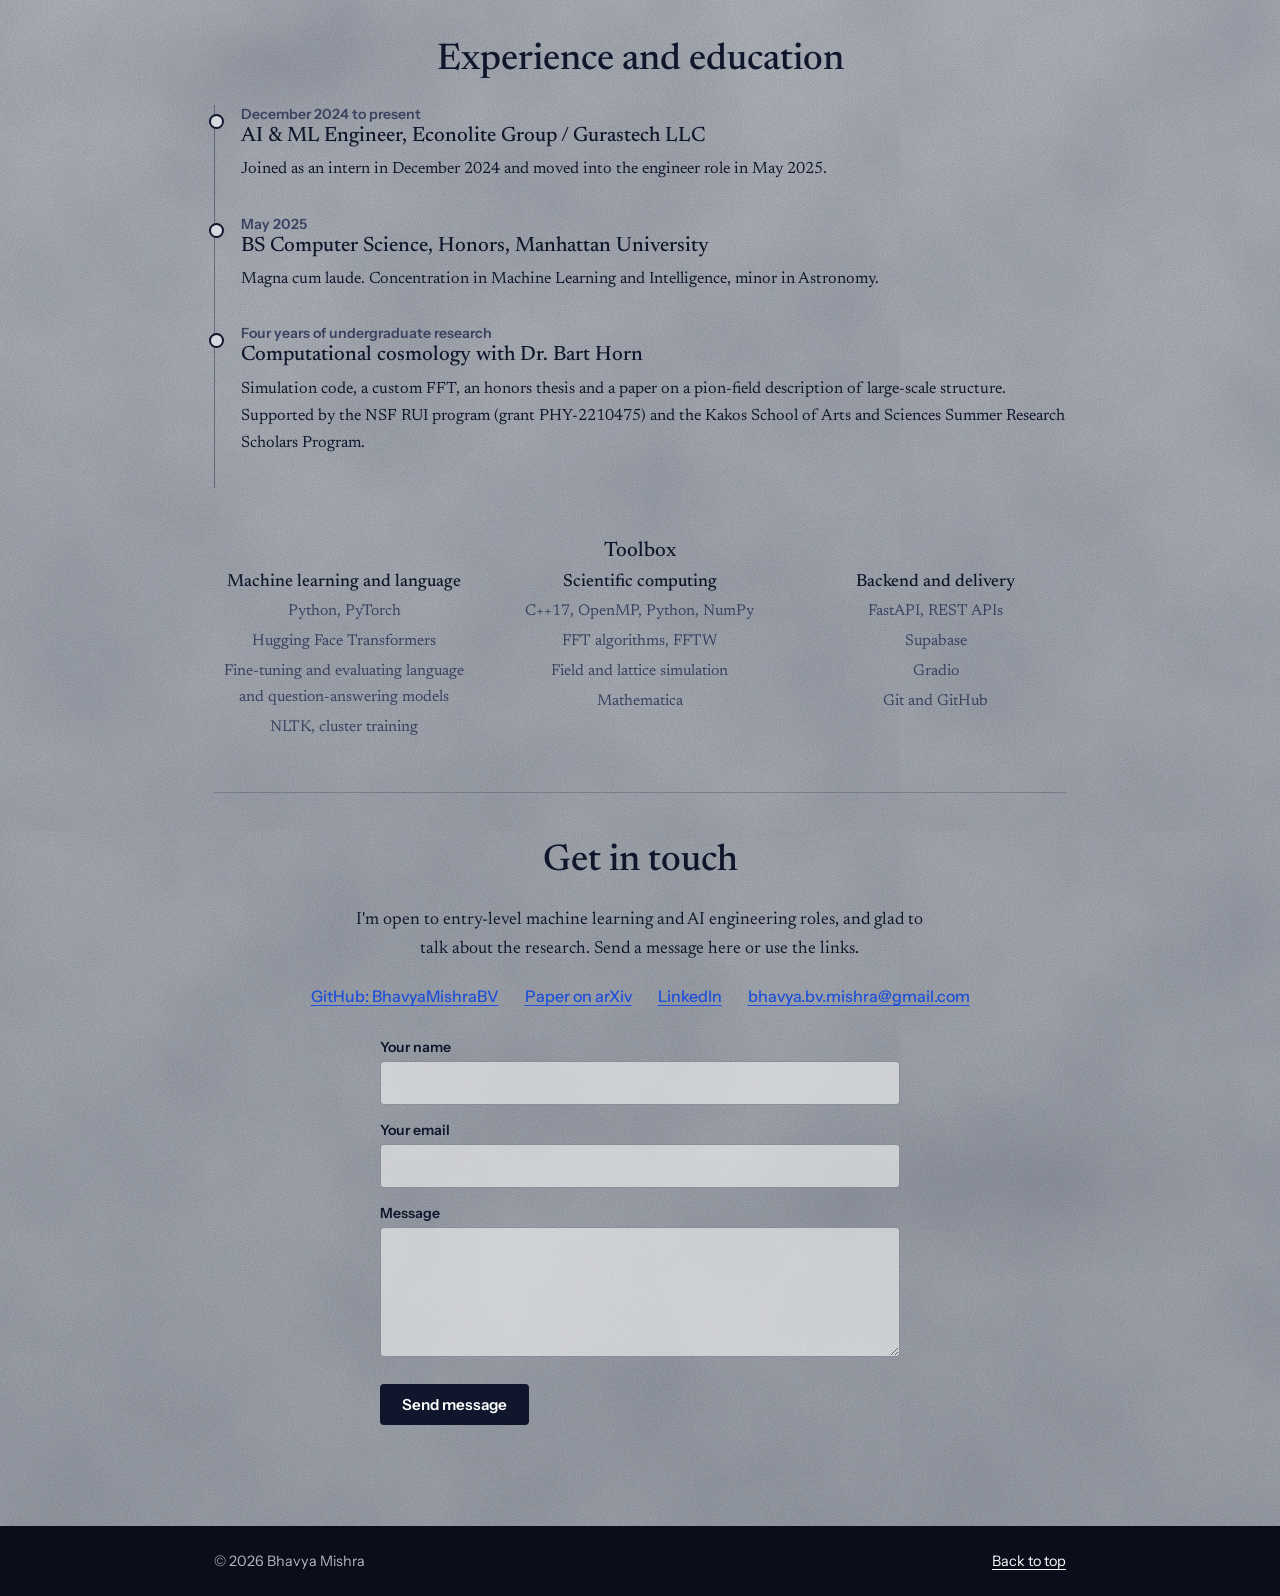
==== commit 6452f9f8: "Update index.html" ====
--- a/index.html
+++ b/index.html
@@ -55,8 +55,9 @@
           <div><dt>Now</dt><dd>AI &amp; ML Engineer, Econolite Group / Gurastech LLC</dd></div>
           <div><dt>Education</dt><dd>BS Computer Science (Honors), Manhattan University, 2025, magna cum laude. Concentration in Machine Learning and Intelligence, minor in Astronomy.</dd></div>
           <div><dt>Research</dt><dd>Four years of computational cosmology. Co-author of arXiv:2604.12009.</dd></div>
-          <div><dt>Open to discussions on</dt><dd>Entry to mid level machine learning and AI engineering roles</dd><dd>Research Collaborations or queries</dd><dd>Coffe and chats</dd></div>
+          <div><dt>Open to discussions on</dt><dd>Entry to mid level machine learning and AI engineering roles</dd><dd>Research Collaborations or queries</dd><dd>Coffee and chats</dd></div>
           <div><dt>Based in</dt><dd>New York, NY</dd></div>
+          <div><dt>Note:</dt><dd>I love to read.</dd><dd>Suggest me a book below</dd><li><a href="#contact">Contact</a></li> </dd></div>
         </dl>
       </section>
 
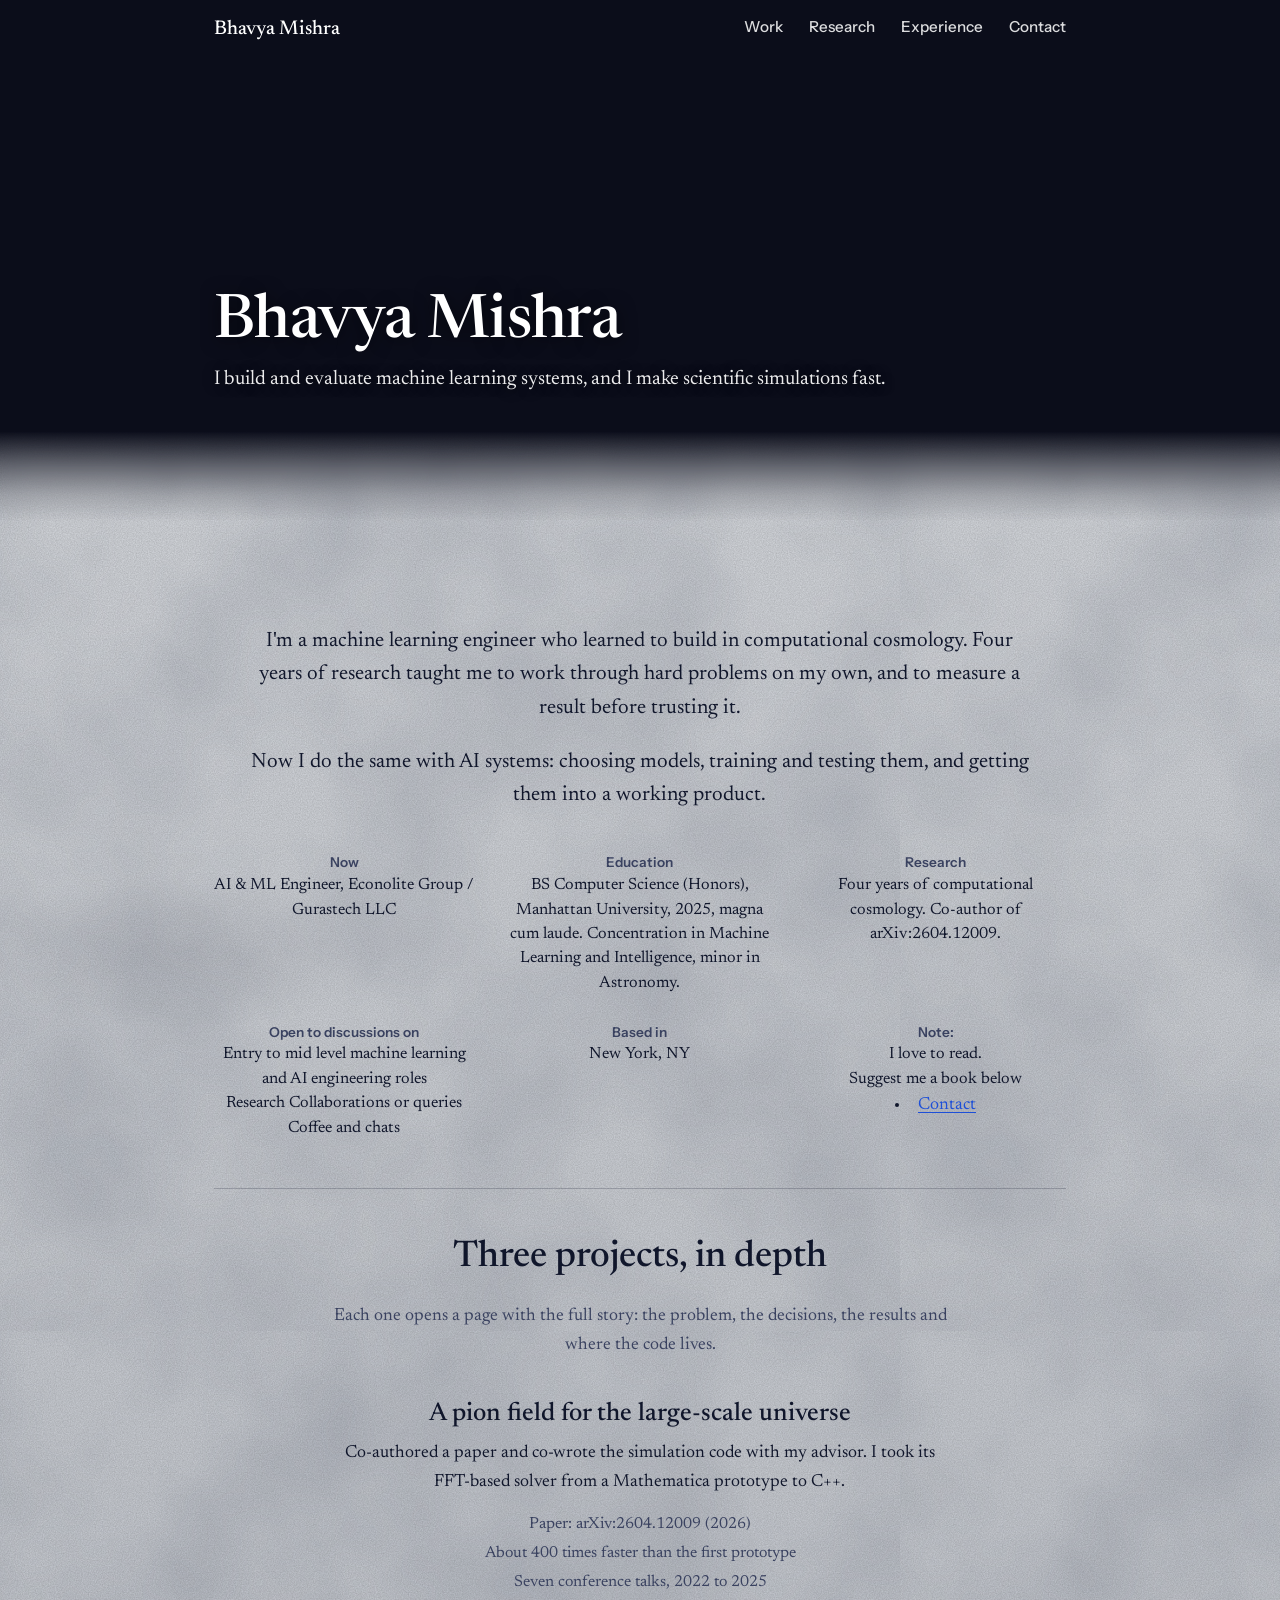
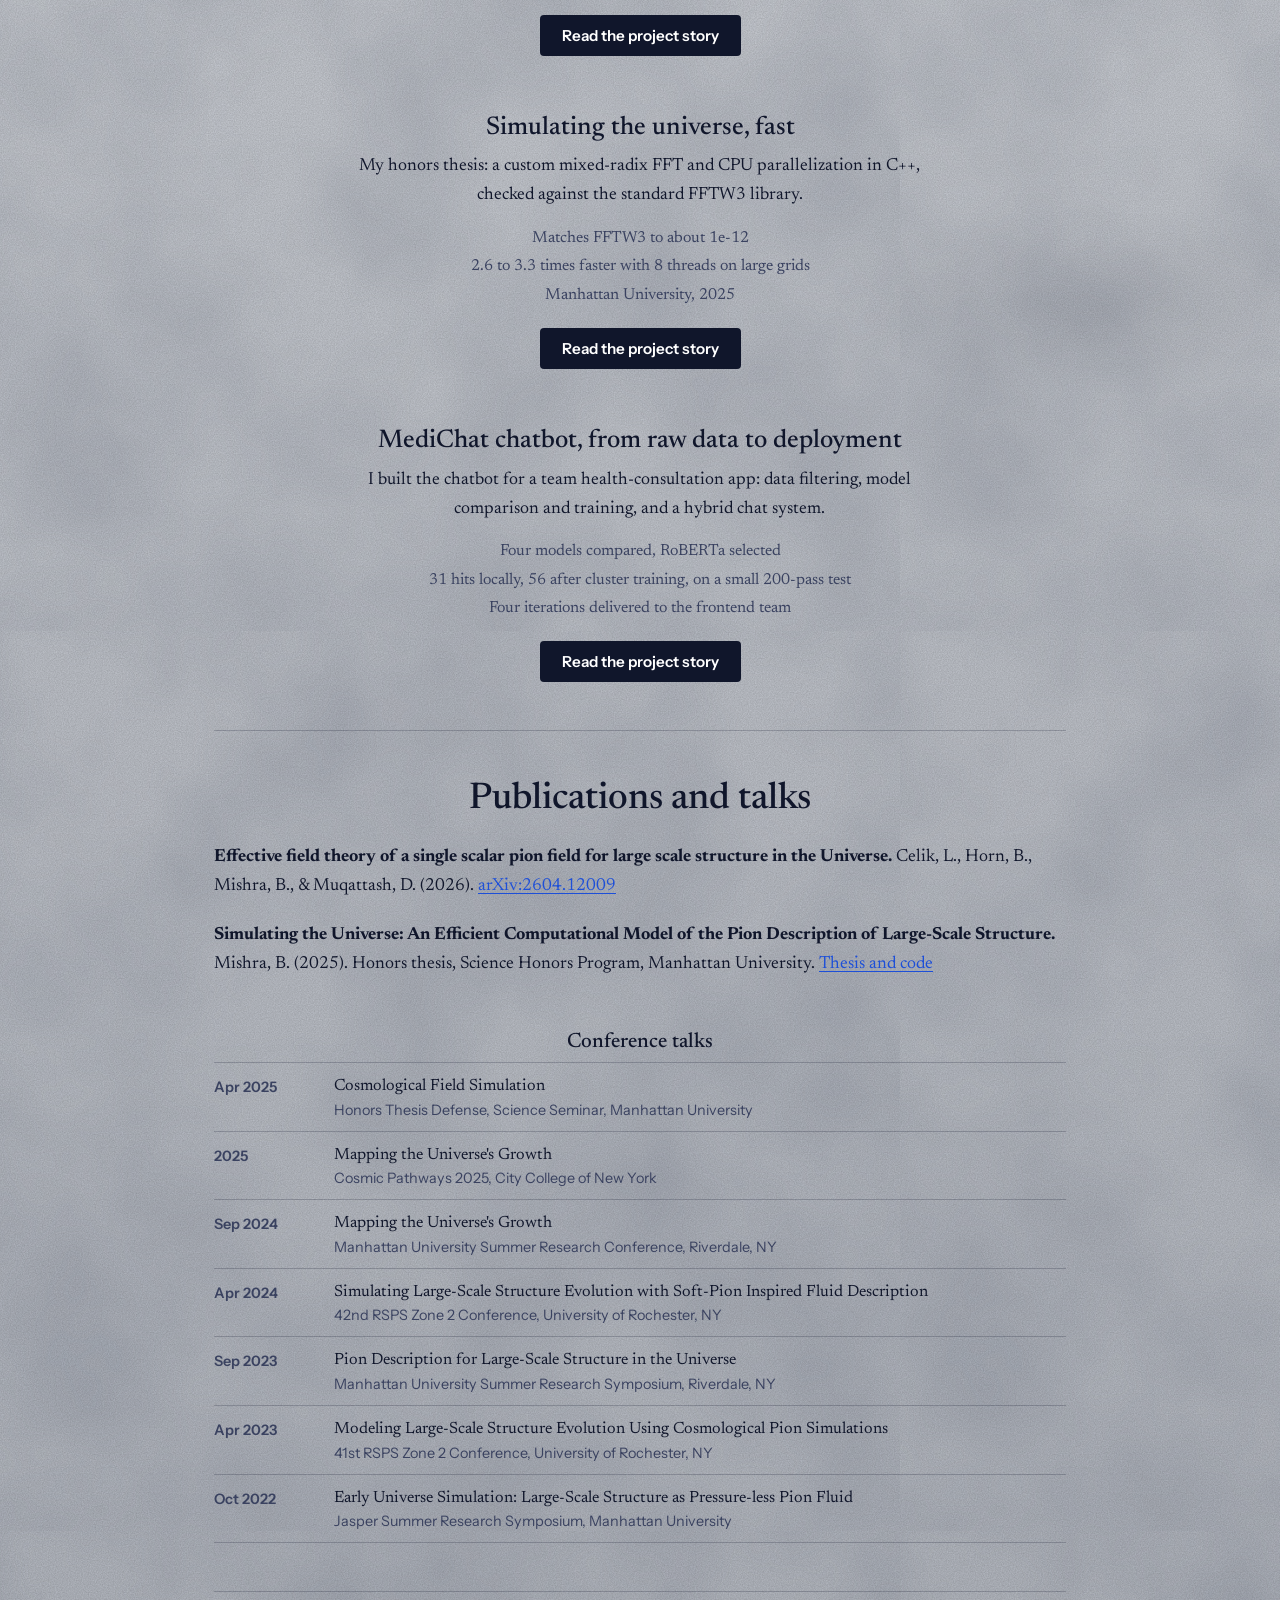
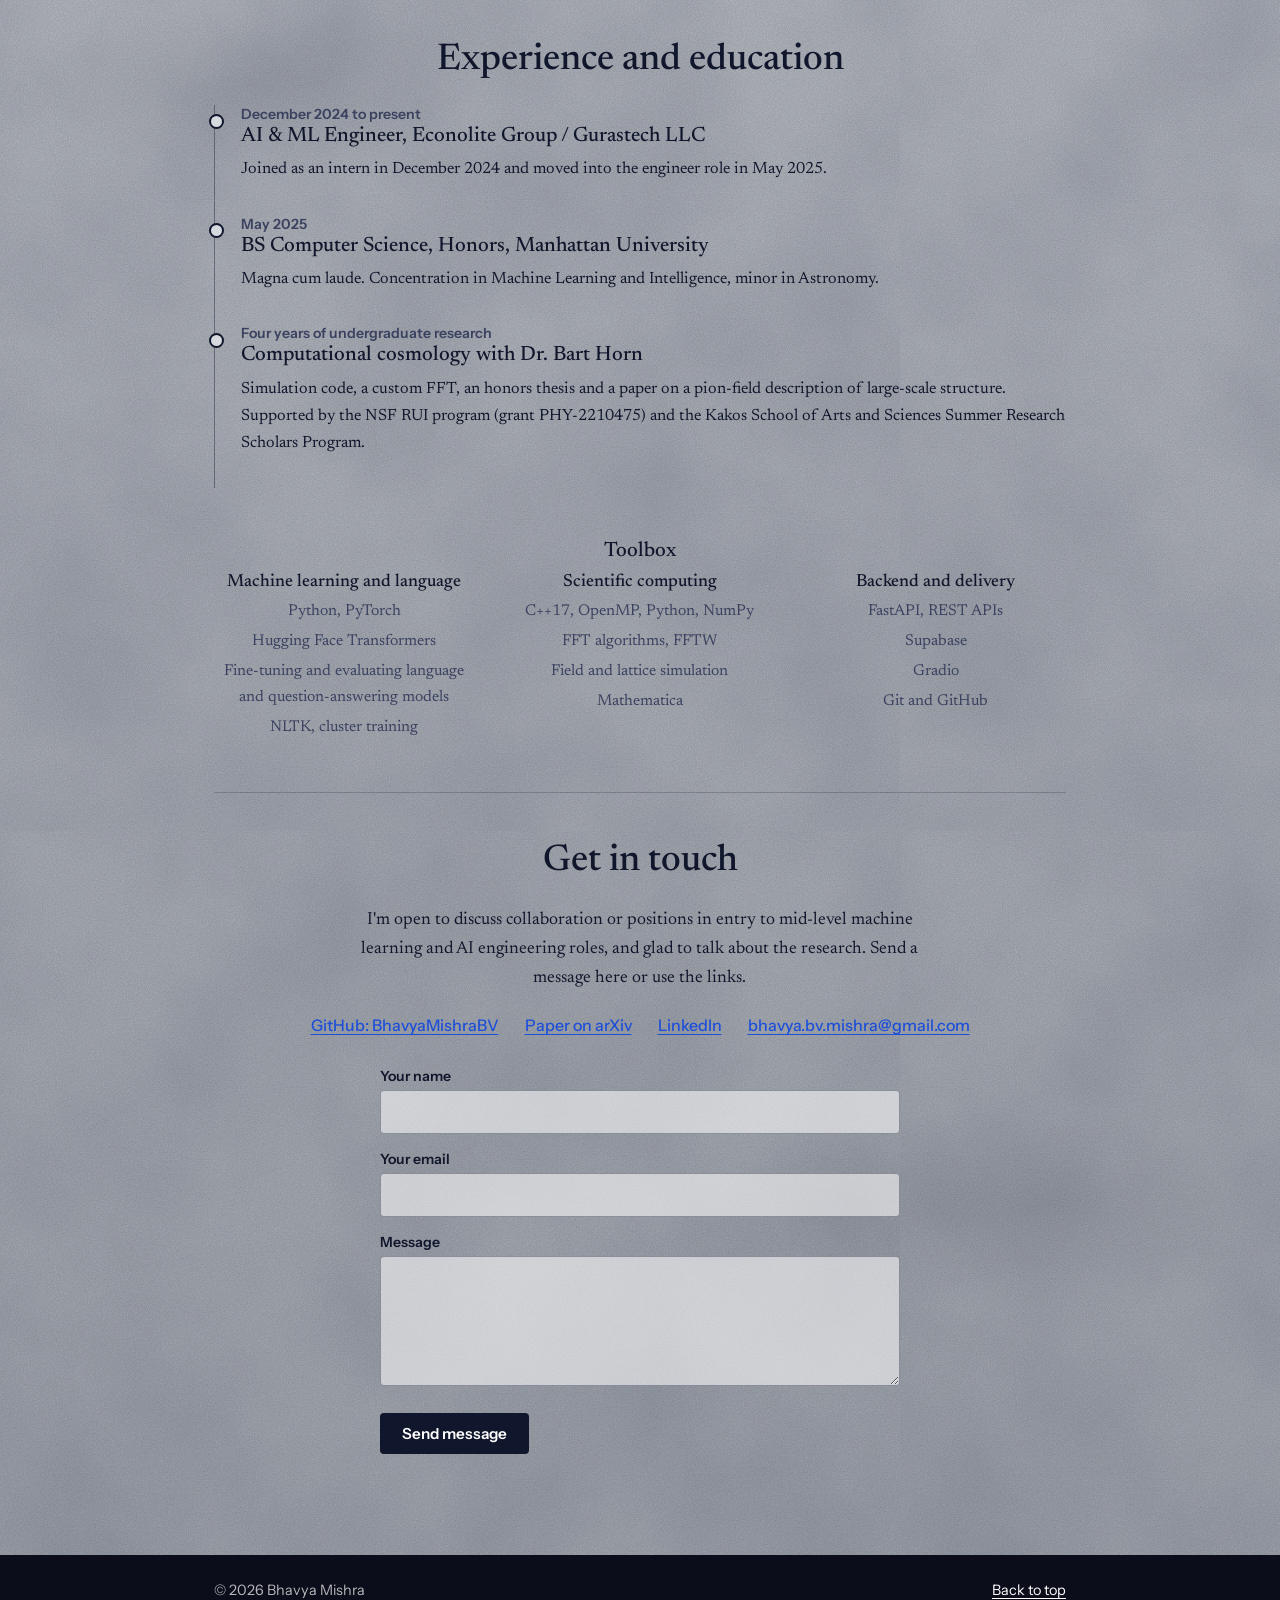
==== commit ffb67ca0: "Update index.html" ====
--- a/index.html
+++ b/index.html
@@ -153,7 +153,7 @@
       <!-- Contact -->
       <section class="section contact" id="contact">
         <h2>Get in touch</h2>
-        <p>I'm open to entry-level machine learning and AI engineering roles, and glad to talk about the research. Send a message here or use the links.</p>
+        <p>I'm open to discuss collaboration or positions in entry to mid-level machine learning and AI engineering roles, and glad to talk about the research. Send a message here or use the links.</p>
         <ul class="links">
           <li><a href="https://github.com/BhavyaMishraBV">GitHub: BhavyaMishraBV</a></li>
           <li><a href="https://arxiv.org/abs/2604.12009">Paper on arXiv</a></li>
@@ -162,7 +162,11 @@
           <!-- TODO: replace with your email -->
           <li><a href="mailto:bhavya.bv.mishra@gmail.com">bhavya.bv.mishra@gmail.com</a></li>
         </ul>
-        <form class="form" id="contact-form" novalidate>
+        <form class="form" id="contact-form" action="https://api.web3forms.com/submit" method="POST" novalidate>
+          <input type="hidden" name="access_key" value="3fe44dd5-131c-411b-b55f-48c24f8171cd">
+          <input type="hidden" name="subject" value="New message from bhavyamishra.dev">
+          <input type="hidden" name="from_name" value="bhavyamishra.dev contact form">
+          <input type="checkbox" name="botcheck" style="display:none" tabindex="-1" autocomplete="off">
           <div class="field"><label for="name">Your name</label><input id="name" name="name" type="text" autocomplete="name" required></div>
           <div class="field"><label for="email">Your email</label><input id="email" name="email" type="email" autocomplete="email" required></div>
           <div class="field"><label for="message">Message</label><textarea id="message" name="message" required></textarea></div>
